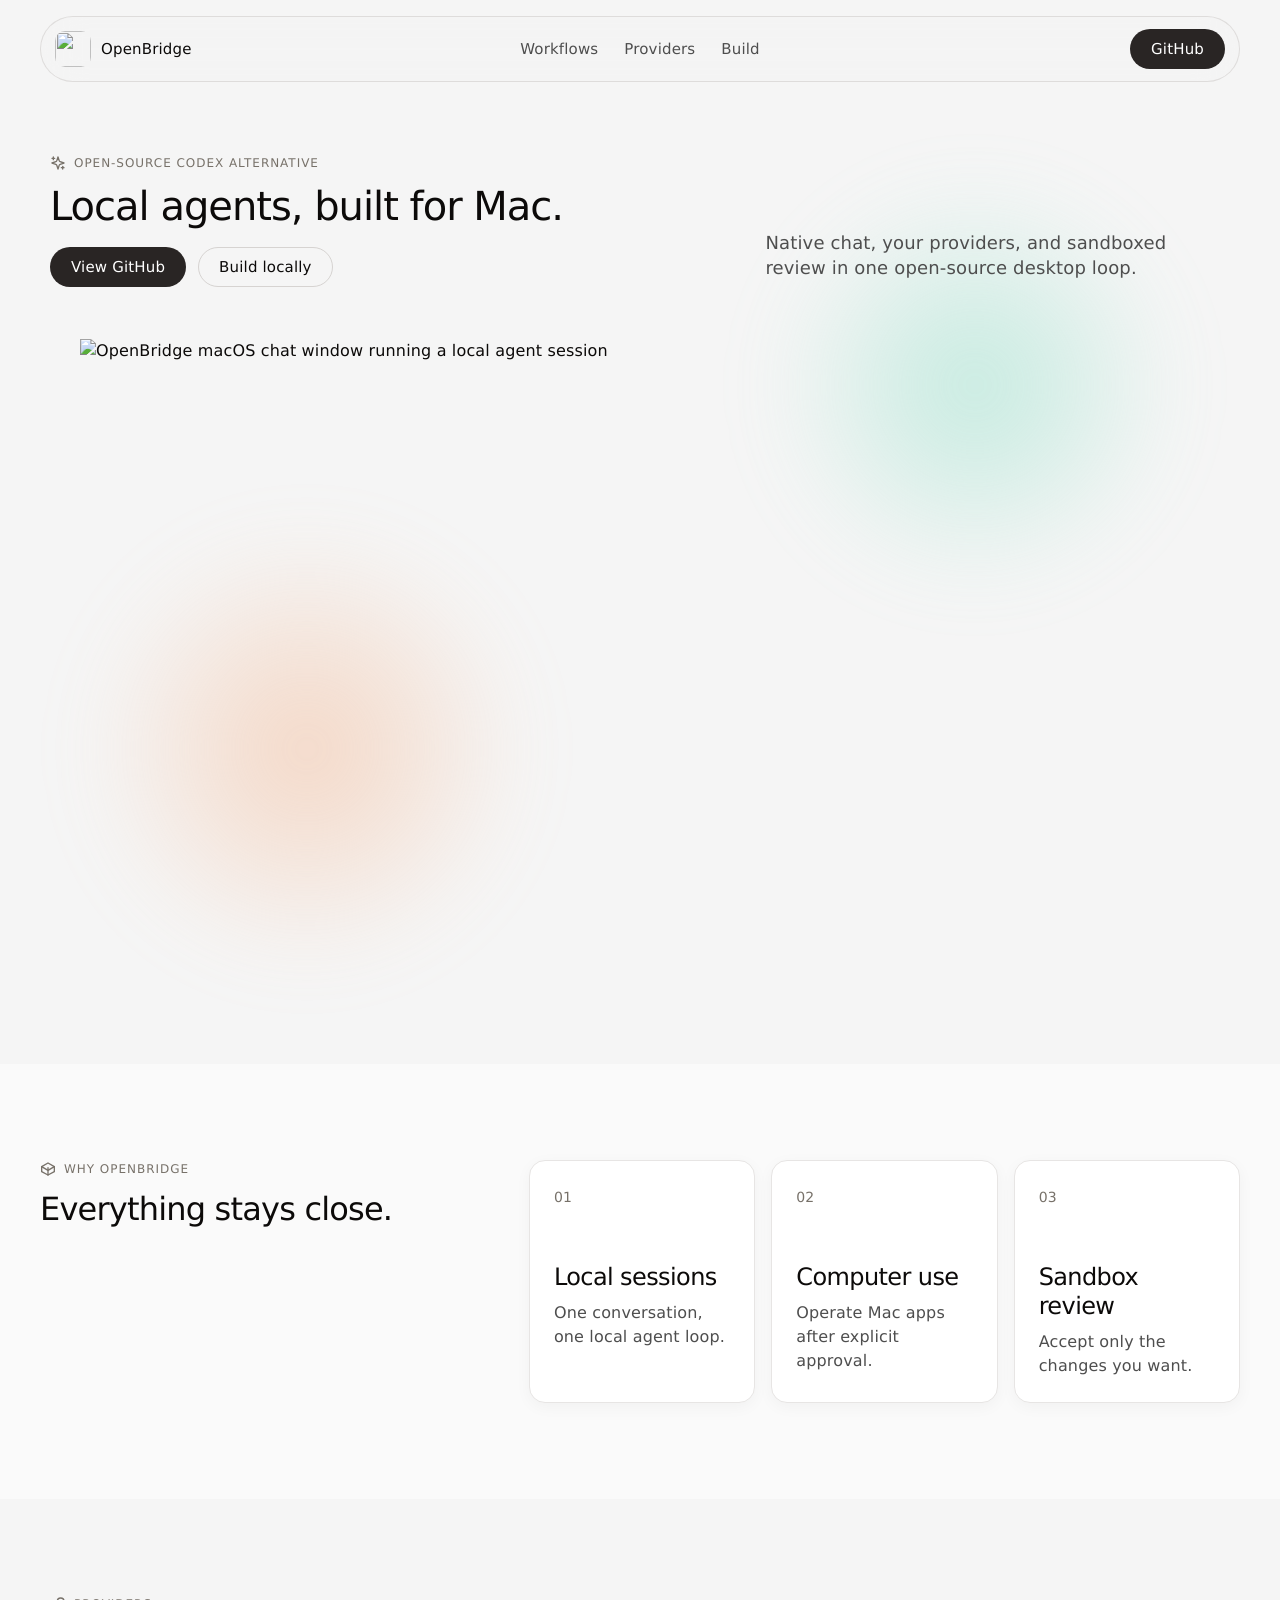
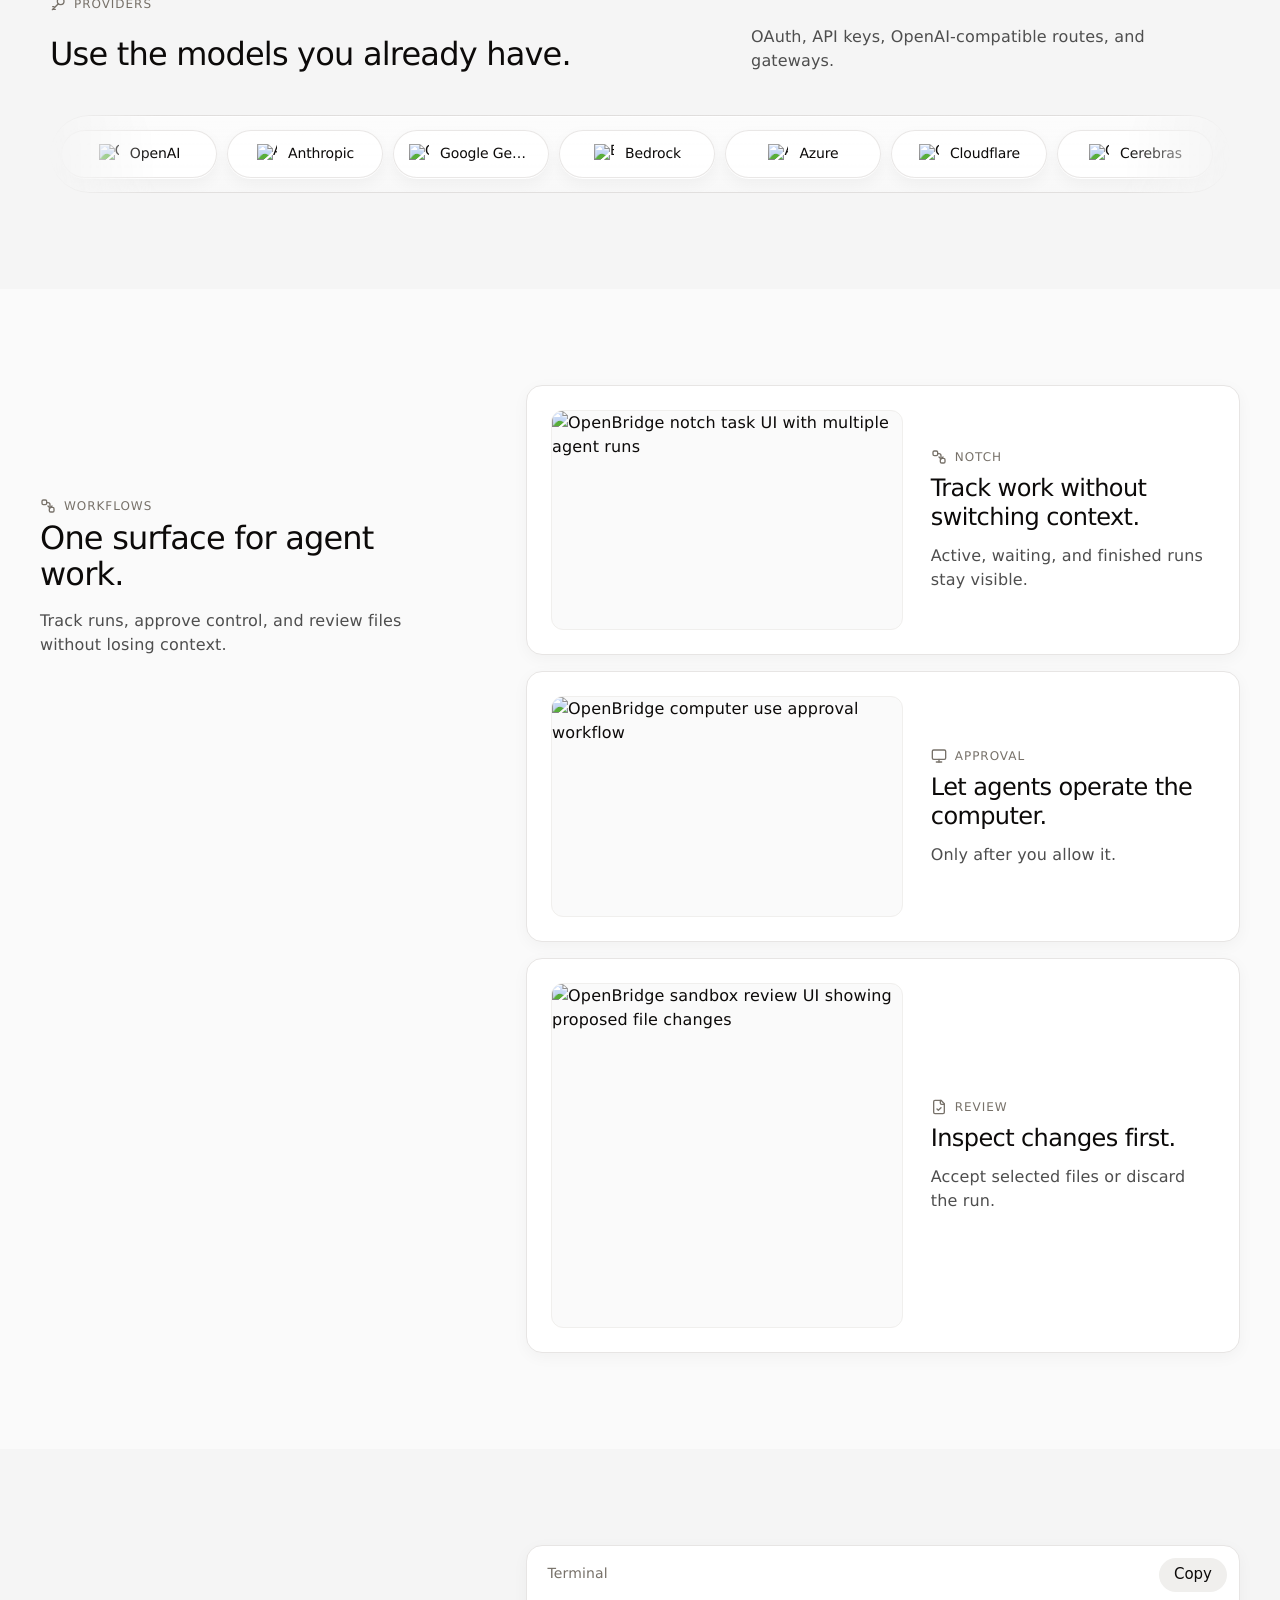
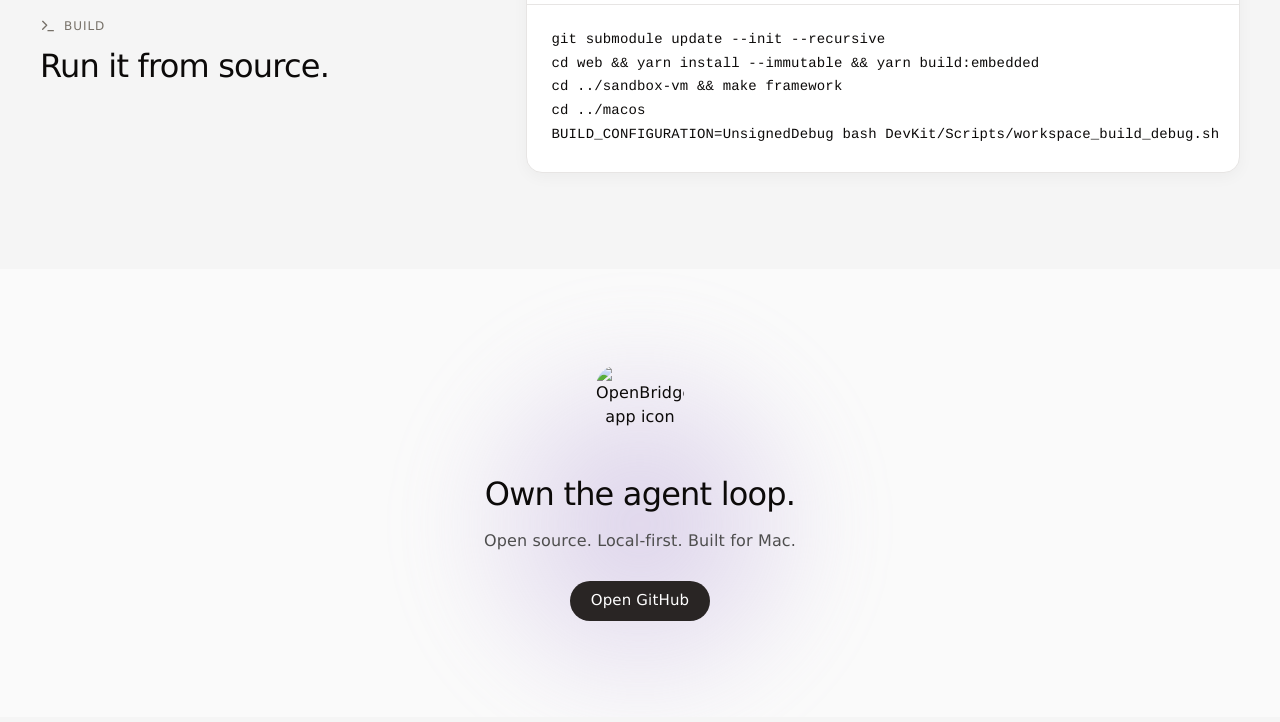
==== index.html @ dbe79356 "Inline lucide icons for consistent rendering Co-authored-by: zanwei.guo <40333372+zanwei@users.norep" ====
<!DOCTYPE html>
<html lang="en">
  <head>
    <meta charset="utf-8">
    <meta name="viewport" content="width=device-width, initial-scale=1">
    <title>OpenBridge — Open-source Codex alternative for Mac</title>
    <meta
      name="description"
      content="OpenBridge is a local-first macOS agent app with native chat, BYOK providers, and sandboxed review.">
    <meta name="theme-color" content="#f5f5f5">
    <meta
      property="og:title"
      content="OpenBridge — Open-source Codex alternative for Mac">
    <meta
      property="og:description"
      content="Native Mac agents. Your providers. Sandboxed review.">
    <meta property="og:type" content="website">
    <meta property="og:image" content="docs/assets/openbridge-demo.webp">
    <link
      rel="icon"
      type="image/png"
      href="docs/assets/openbridge-app-icon.png">
    <link
      rel="stylesheet"
      href="https://api.fontshare.com/v2/css?f%5B%5D=satoshi@300,400,500,600,700&amp;display=swap">
    <link rel="stylesheet" href="styles.css">
  </head>
  <body>
    <header class="top-nav" data-elevates>
      <a class="brand" href="#top" aria-label="OpenBridge home">
        <img
          src="docs/assets/openbridge-app-icon.png"
          alt=""
          width="36"
          height="36">
        <span>OpenBridge</span>
      </a>
      <nav aria-label="Primary navigation">
        <a href="#workflows">Workflows</a>
        <a href="#providers">Providers</a>
        <a href="#build">Build</a>
      </nav>
      <a
        class="button button-primary nav-button"
        href="https://github.com/AFK-surf/OpenBridge"
        target="_blank"
        rel="noreferrer"
        >GitHub</a
      >
    </header>

    <main id="top">
      <section class="hero-band section-shell">
        <div class="ambient ambient-mint" aria-hidden="true"></div>
        <div class="ambient ambient-peach" aria-hidden="true"></div>
        <div class="hero-copy">
          <div>
            <p class="badge-label">
              <svg class="lucide-icon" aria-hidden="true" viewBox="0 0 24 24">
                <path
                  d="m12 3-1.9 5.8a2 2 0 0 1-1.3 1.3L3 12l5.8 1.9a2 2 0 0 1 1.3 1.3L12 21l1.9-5.8a2 2 0 0 1 1.3-1.3L21 12l-5.8-1.9a2 2 0 0 1-1.3-1.3L12 3Z"
                ></path>
                <path d="M5 3v4"></path>
                <path d="M19 17v4"></path>
                <path d="M3 5h4"></path>
                <path d="M17 19h4"></path>
              </svg>
              Open-source Codex alternative
            </p>
            <h1>Local agents, built for Mac.</h1>
            <div class="button-row" role="group" aria-label="Primary actions">
              <a
                class="button button-primary"
                href="https://github.com/AFK-surf/OpenBridge"
                target="_blank"
                rel="noreferrer"
                >View GitHub</a
              >
              <a class="button button-outline" href="#build">Build locally</a>
            </div>
          </div>
          <p class="hero-lede">
            Native chat, your providers, and sandboxed review in one open-source
            desktop loop.
          </p>
        </div>
        <figure class="hero-media demo-media">
          <img
            src="docs/assets/openbridge-demo.webp"
            width="1280"
            height="719"
            alt="OpenBridge macOS chat window running a local agent session"
            fetchpriority="high">
        </figure>
      </section>

      <section class="section-shell editorial-grid" id="workflows">
        <div>
          <p class="badge-label">
            <svg class="lucide-icon" aria-hidden="true" viewBox="0 0 24 24">
              <path d="M2.5 8.5 12 3l9.5 5.5"></path>
              <path d="M12 21V10"></path>
              <path d="m2.5 8.5 9.5 5.5 9.5-5.5"></path>
              <path d="M2.5 8.5V16L12 21l9.5-5V8.5"></path>
            </svg>
            Why OpenBridge
          </p>
          <h2>Everything stays close.</h2>
        </div>
        <div class="feature-grid">
          <article class="feature-card">
            <span>01</span>
            <h3>Local sessions</h3>
            <p>One conversation, one local agent loop.</p>
          </article>
          <article class="feature-card">
            <span>02</span>
            <h3>Computer use</h3>
            <p>Operate Mac apps after explicit approval.</p>
          </article>
          <article class="feature-card">
            <span>03</span>
            <h3>Sandbox review</h3>
            <p>Accept only the changes you want.</p>
          </article>
        </div>
      </section>

      <section class="section-shell provider-section" id="providers">
        <div class="section-heading provider-heading">
          <p class="badge-label">
            <svg class="lucide-icon" aria-hidden="true" viewBox="0 0 24 24">
              <circle cx="16" cy="8" r="5"></circle>
              <path d="m12.5 11.5-9 9"></path>
              <path d="M4 20h4"></path>
              <path d="M4 16h2"></path>
            </svg>
            Providers
          </p>
          <h2>Use the models you already have.</h2>
          <p>OAuth, API keys, OpenAI-compatible routes, and gateways.</p>
        </div>
        <div class="logo-marquee">
          <div class="logo-track">
            <div class="logo-set">
              <div class="provider-logo">
                <span class="provider-icon-shell"
                  ><img
                    src="docs/assets/provider-logos/openai.png"
                    alt="OpenAI logo"
                    loading="lazy"></span
                ><span>OpenAI</span>
              </div>
              <div class="provider-logo">
                <span class="provider-icon-shell"
                  ><img
                    src="docs/assets/provider-logos/claude.png"
                    alt="Anthropic logo"
                    loading="lazy"></span
                ><span>Anthropic</span>
              </div>
              <div class="provider-logo">
                <span class="provider-icon-shell"
                  ><img
                    src="docs/assets/provider-logos/google.png"
                    alt="Google Gemini logo"
                    loading="lazy"></span
                ><span>Google Gemini</span>
              </div>
              <div class="provider-logo">
                <span class="provider-icon-shell"
                  ><img
                    src="docs/assets/provider-logos/amazonaws.svg"
                    alt="Bedrock logo"
                    loading="lazy"></span
                ><span>Bedrock</span>
              </div>
              <div class="provider-logo">
                <span class="provider-icon-shell"
                  ><img
                    src="docs/assets/provider-logos/microsoftazure.svg"
                    alt="Azure logo"
                    loading="lazy"></span
                ><span>Azure</span>
              </div>
              <div class="provider-logo">
                <span class="provider-icon-shell"
                  ><img
                    src="docs/assets/provider-logos/cloudflare.svg"
                    alt="Cloudflare logo"
                    loading="lazy"></span
                ><span>Cloudflare</span>
              </div>
              <div class="provider-logo">
                <span class="provider-icon-shell"
                  ><img
                    src="docs/assets/provider-logos/cerebras.png"
                    alt="Cerebras logo"
                    loading="lazy"></span
                ><span>Cerebras</span>
              </div>
            </div>
            <div class="logo-set" aria-hidden="true">
              <div class="provider-logo">
                <span class="provider-icon-shell"
                  ><img
                    src="docs/assets/provider-logos/openai.png"
                    alt=""
                    loading="lazy"></span
                ><span>OpenAI</span>
              </div>
              <div class="provider-logo">
                <span class="provider-icon-shell"
                  ><img
                    src="docs/assets/provider-logos/claude.png"
                    alt=""
                    loading="lazy"></span
                ><span>Anthropic</span>
              </div>
              <div class="provider-logo">
                <span class="provider-icon-shell"
                  ><img
                    src="docs/assets/provider-logos/google.png"
                    alt=""
                    loading="lazy"></span
                ><span>Google Gemini</span>
              </div>
              <div class="provider-logo">
                <span class="provider-icon-shell"
                  ><img
                    src="docs/assets/provider-logos/amazonaws.svg"
                    alt=""
                    loading="lazy"></span
                ><span>Bedrock</span>
              </div>
              <div class="provider-logo">
                <span class="provider-icon-shell"
                  ><img
                    src="docs/assets/provider-logos/microsoftazure.svg"
                    alt=""
                    loading="lazy"></span
                ><span>Azure</span>
              </div>
              <div class="provider-logo">
                <span class="provider-icon-shell"
                  ><img
                    src="docs/assets/provider-logos/cloudflare.svg"
                    alt=""
                    loading="lazy"></span
                ><span>Cloudflare</span>
              </div>
              <div class="provider-logo">
                <span class="provider-icon-shell"
                  ><img
                    src="docs/assets/provider-logos/cerebras.png"
                    alt=""
                    loading="lazy"></span
                ><span>Cerebras</span>
              </div>
            </div>
          </div>
        </div>
      </section>

      <section class="section-shell workflow-showcase">
        <div class="workflow-copy">
          <p class="badge-label">
            <svg class="lucide-icon" aria-hidden="true" viewBox="0 0 24 24">
              <rect width="7" height="7" x="3" y="3" rx="2"></rect>
              <rect width="7" height="7" x="14" y="14" rx="2"></rect>
              <path d="M10 7h2a3 3 0 0 1 3 3v4"></path>
              <path d="m12 12 3 3 3-3"></path>
            </svg>
            Workflows
          </p>
          <h2>One surface for agent work.</h2>
          <p>
            Track runs, approve control, and review files without losing
            context.
          </p>
        </div>
        <div class="workflow-cards">
          <article class="workflow-card">
            <figure class="workflow-card-media">
              <img
                src="docs/assets/notch-multitask.png"
                width="1597"
                height="1019"
                alt="OpenBridge notch task UI with multiple agent runs"
                loading="lazy">
            </figure>
            <div class="workflow-card-copy">
              <p class="workflow-kicker">
                <svg class="lucide-icon" aria-hidden="true" viewBox="0 0 24 24">
                  <rect width="7" height="7" x="3" y="3" rx="2"></rect>
                  <rect width="7" height="7" x="14" y="14" rx="2"></rect>
                  <path d="M10 7h2a3 3 0 0 1 3 3v4"></path>
                  <path d="m12 12 3 3 3-3"></path>
                </svg>
                Notch
              </p>
              <h3>Track work without switching context.</h3>
              <p>Active, waiting, and finished runs stay visible.</p>
            </div>
          </article>
          <article class="workflow-card">
            <figure class="workflow-card-media">
              <img
                src="docs/assets/computer-use.webp"
                width="960"
                height="553"
                alt="OpenBridge computer use approval workflow"
                loading="lazy">
            </figure>
            <div class="workflow-card-copy">
              <p class="workflow-kicker">
                <svg class="lucide-icon" aria-hidden="true" viewBox="0 0 24 24">
                  <rect width="20" height="14" x="2" y="3" rx="2"></rect>
                  <path d="M8 21h8"></path>
                  <path d="M12 17v4"></path>
                </svg>
                Approval
              </p>
              <h3>Let agents operate the computer.</h3>
              <p>Only after you allow it.</p>
            </div>
          </article>
          <article class="workflow-card workflow-card-review">
            <figure class="workflow-card-media">
              <img
                src="docs/assets/sandbox-review.png"
                width="977"
                height="1081"
                alt="OpenBridge sandbox review UI showing proposed file changes"
                loading="lazy">
            </figure>
            <div class="workflow-card-copy">
              <p class="workflow-kicker">
                <svg class="lucide-icon" aria-hidden="true" viewBox="0 0 24 24">
                  <path
                    d="M15 2H6a2 2 0 0 0-2 2v16a2 2 0 0 0 2 2h12a2 2 0 0 0 2-2V7Z"
                  ></path>
                  <path d="M14 2v4a2 2 0 0 0 2 2h4"></path>
                  <path d="m9 15 2 2 4-4"></path>
                </svg>
                Review
              </p>
              <h3>Inspect changes first.</h3>
              <p>Accept selected files or discard the run.</p>
            </div>
          </article>
        </div>
      </section>

      <section class="section-shell build-section" id="build">
        <div>
          <p class="badge-label">
            <svg class="lucide-icon" aria-hidden="true" viewBox="0 0 24 24">
              <path d="m4 17 6-6-6-6"></path>
              <path d="M12 19h8"></path>
            </svg>
            Build
          </p>
          <h2>Run it from source.</h2>
        </div>
        <div class="code-card">
          <div class="code-toolbar">
            <span>Terminal</span>
            <button
              class="copy-button"
              type="button"
              data-copy-target="quickstart-code"
            >
              Copy
            </button>
          </div>
          <pre
            id="quickstart-code"
          ><code>git submodule update --init --recursive
cd web &amp;&amp; yarn install --immutable &amp;&amp; yarn build:embedded
cd ../sandbox-vm &amp;&amp; make framework
cd ../macos
BUILD_CONFIGURATION=UnsignedDebug bash DevKit/Scripts/workspace_build_debug.sh</code></pre>
        </div>
      </section>

      <section class="final-cta section-shell">
        <div class="ambient ambient-lavender" aria-hidden="true"></div>
        <img
          src="docs/assets/openbridge-app-icon.png"
          width="88"
          height="88"
          alt="OpenBridge app icon"
          loading="lazy">
        <h2>Own the agent loop.</h2>
        <p>Open source. Local-first. Built for Mac.</p>
        <a
          class="button button-primary"
          href="https://github.com/AFK-surf/OpenBridge"
          target="_blank"
          rel="noreferrer"
          >Open GitHub</a
        >
      </section>
    </main>

    <script src="site.js" defer></script>
  </body>
</html>
---- styles.css ----
:root {
  color-scheme: light;
  --primary: #292524;
  --primary-active: #0c0a09;
  --ink: #0c0a09;
  --body: #4e4e4e;
  --muted: #777169;
  --muted-soft: #a8a29e;
  --hairline: #e7e5e4;
  --hairline-soft: #f0efed;
  --hairline-strong: #d6d3d1;
  --canvas: #f5f5f5;
  --canvas-soft: #fafafa;
  --surface-card: #ffffff;
  --surface-strong: #f0efed;
  --on-primary: #ffffff;
  --gradient-mint: #a7e5d3;
  --gradient-peach: #f4c5a8;
  --gradient-lavender: #c8b8e0;
  --gradient-sky: #a8c8e8;
  --gradient-rose: #e8b8c4;
  --radius-xl: 16px;
  --radius-xxl: 24px;
  --container: min(1200px, calc(100vw - 48px));
  --section: 96px;
  --soft-shadow: 0 4px 16px rgba(0, 0, 0, 0.04);
}

* {
  box-sizing: border-box;
}

html {
  scroll-behavior: smooth;
}

body {
  min-width: 320px;
  margin: 0;
  background: var(--canvas);
  color: var(--ink);
  font-family:
    "Satoshi",
    Inter,
    ui-sans-serif,
    system-ui,
    -apple-system,
    BlinkMacSystemFont,
    "Segoe UI",
    sans-serif;
  font-size: 16px;
  line-height: 1.5;
  letter-spacing: 0.16px;
  font-weight: 500;
  text-rendering: geometricPrecision;
  -webkit-font-smoothing: antialiased;
}

a {
  color: inherit;
  text-decoration: none;
}

img {
  display: block;
  max-width: 100%;
}

button,
a {
  -webkit-tap-highlight-color: transparent;
}

button:focus-visible,
a:focus-visible {
  outline: 2px solid var(--ink);
  outline-offset: 4px;
}

.top-nav {
  position: fixed;
  top: 16px;
  left: 50%;
  z-index: 30;
  display: grid;
  width: var(--container);
  min-height: 64px;
  grid-template-columns: 1fr auto 1fr;
  align-items: center;
  gap: 20px;
  padding: 12px 14px;
  border: 1px solid rgba(214, 211, 209, 0.72);
  border-radius: 999px;
  background: rgba(245, 245, 245, 0.82);
  backdrop-filter: saturate(160%) blur(20px);
  transform: translateX(-50%);
}

.top-nav.is-scrolled {
  background: rgba(245, 245, 245, 0.94);
}

.brand,
.top-nav nav,
.button,
.copy-button {
  cursor: pointer;
}

.brand {
  display: inline-flex;
  width: max-content;
  align-items: center;
  gap: 10px;
  color: var(--ink);
  font-size: 15px;
  font-weight: 500;
}

.brand img {
  border-radius: 10px;
}

.top-nav nav {
  display: flex;
  align-items: center;
  gap: 26px;
  color: var(--body);
  font-size: 15px;
  font-weight: 500;
}

.top-nav nav a:hover {
  color: var(--ink);
}

.button,
.copy-button {
  display: inline-flex;
  min-height: 40px;
  align-items: center;
  justify-content: center;
  border: 1px solid transparent;
  border-radius: 999px;
  padding: 0 20px;
  font-family: inherit;
  font-size: 15px;
  font-weight: 500;
  line-height: 1;
  transition:
    background-color 160ms ease,
    border-color 160ms ease,
    transform 160ms ease;
}

.button:active,
.copy-button:active {
  transform: scale(0.96);
}

.button-primary {
  background: var(--primary);
  color: var(--on-primary);
}

.button-primary:hover {
  background: var(--primary-active);
}

.button-outline {
  border-color: var(--hairline-strong);
  background: transparent;
  color: var(--ink);
}

.button-outline:hover {
  border-color: var(--primary);
}

.nav-button {
  justify-self: end;
}

.section-shell {
  position: relative;
  width: 100%;
  padding: var(--section) max(24px, calc((100vw - 1200px) / 2));
  overflow: hidden;
}

.hero-band {
  display: flex;
  min-height: auto;
  flex-direction: column;
  align-items: stretch;
  gap: 52px;
  padding-top: 154px;
}

.hero-copy,
.section-heading,
.editorial-grid > div,
.build-section > div,
.final-cta > * {
  position: relative;
  z-index: 1;
}

.hero-copy {
  display: grid;
  width: min(1180px, 100%);
  grid-template-columns: minmax(0, 0.95fr) minmax(300px, 0.72fr);
  gap: clamp(32px, 8vw, 120px);
  align-items: end;
  margin: 0 auto;
}

.badge-label {
  display: inline-flex;
  align-items: center;
  gap: 8px;
  margin: 0 0 14px;
  color: var(--muted);
  font-size: 12px;
  font-weight: 500;
  letter-spacing: 0.96px;
  text-transform: uppercase;
}

.lucide-icon {
  display: block;
  width: 16px;
  height: 16px;
  flex: 0 0 16px;
  fill: none;
  overflow: visible;
  stroke: currentColor;
  stroke-linecap: round;
  stroke-linejoin: round;
  stroke-width: 2;
}

h1,
h2,
h3,
h4,
p {
  margin-top: 0;
}

h1,
h2,
h3,
h4 {
  color: var(--ink);
  font-weight: 500;
  letter-spacing: -0.025em;
}

h1 {
  max-width: 720px;
  margin-bottom: 18px;
  font-size: 40px;
  line-height: 1.08;
}

h2 {
  margin-bottom: 16px;
  font-size: 32px;
  line-height: 1.12;
}

h3 {
  margin-bottom: 9px;
  font-size: 24px;
  line-height: 1.2;
}

h4 {
  margin-bottom: 8px;
  font-size: 20px;
  line-height: 1.25;
}

p {
  color: var(--body);
}

.hero-lede {
  max-width: 520px;
  margin: 0 0 6px;
  color: var(--body);
  font-size: 18px;
  line-height: 1.4;
}

.button-row {
  display: flex;
  flex-wrap: wrap;
  justify-content: flex-start;
  gap: 12px;
}

.ambient {
  position: absolute;
  z-index: 0;
  pointer-events: none;
  border-radius: 999px;
  filter: blur(36px);
  opacity: 0.62;
}

.ambient-mint {
  top: 16%;
  right: 7%;
  width: 430px;
  height: 430px;
  background: radial-gradient(circle, var(--gradient-mint), transparent 68%);
}

.ambient-peach {
  bottom: 8%;
  left: 6%;
  width: 460px;
  height: 460px;
  background: radial-gradient(circle, var(--gradient-peach), transparent 68%);
}

.ambient-lavender {
  top: 10%;
  left: 50%;
  width: 420px;
  height: 420px;
  background: radial-gradient(
    circle,
    var(--gradient-lavender),
    transparent 70%
  );
  transform: translateX(-50%);
}

.media-frame {
  position: relative;
  z-index: 1;
  margin: 0;
  overflow: hidden;
  border: 1px solid var(--hairline);
  border-radius: var(--radius-xxl);
  background: var(--surface-card);
  box-shadow: var(--soft-shadow);
}

.media-frame img {
  width: 100%;
  height: 100%;
  object-fit: contain;
}

.hero-media {
  width: min(1120px, 100%);
  margin: 0 auto;
}

.demo-media {
  position: relative;
  z-index: 1;
  overflow: visible;
  border: 0;
  border-radius: 0;
  background: transparent;
  box-shadow: none;
}

.demo-media img {
  width: 100%;
  height: auto;
  object-fit: contain;
}

.editorial-grid {
  display: grid;
  grid-template-columns: minmax(280px, 0.62fr) minmax(0, 1fr);
  gap: 48px;
  align-items: start;
  background: var(--canvas-soft);
}

.feature-grid {
  display: grid;
  grid-template-columns: repeat(3, 1fr);
  gap: 16px;
}

.feature-card,
.code-card {
  border: 1px solid var(--hairline);
  border-radius: var(--radius-xl);
  background: var(--surface-card);
  box-shadow: var(--soft-shadow);
}

.feature-card {
  min-height: 210px;
  padding: 24px;
}

.feature-card span {
  display: inline-flex;
  margin-bottom: 54px;
  color: var(--muted);
  font-size: 14px;
}

.feature-card p,
.section-heading p,
.final-cta p {
  margin-bottom: 0;
}

.provider-section {
  background: var(--canvas);
}

.provider-heading {
  display: grid;
  width: min(1180px, 100%);
  grid-template-columns: minmax(0, 0.9fr) minmax(280px, 0.72fr);
  gap: 12px clamp(32px, 8vw, 118px);
  align-items: end;
  margin: 0 auto 42px;
}

.provider-heading .badge-label {
  grid-column: 1 / -1;
}

.provider-heading h2,
.provider-heading p {
  margin-bottom: 0;
}

.logo-marquee {
  position: relative;
  width: min(1180px, 100%);
  margin: 0 auto;
  overflow: hidden;
  border: 1px solid rgba(214, 211, 209, 0.72);
  border-radius: 999px;
  background: linear-gradient(
    180deg,
    rgba(255, 255, 255, 0.72),
    rgba(250, 250, 250, 0.54)
  );
  padding: 14px 0;
  box-shadow:
    inset 0 1px 0 rgba(255, 255, 255, 0.86),
    0 10px 30px rgba(12, 10, 9, 0.045);
  -webkit-mask-image: linear-gradient(
    90deg,
    transparent,
    #000 9%,
    #000 91%,
    transparent
  );
  mask-image: linear-gradient(
    90deg,
    transparent,
    #000 9%,
    #000 91%,
    transparent
  );
}

.logo-track {
  --logo-gap: 10px;
  display: flex;
  width: max-content;
  gap: var(--logo-gap);
  padding: 0 var(--logo-gap);
  animation: logo-marquee 32s linear infinite;
  will-change: transform;
}

.logo-set {
  display: flex;
  flex: 0 0 auto;
  gap: var(--logo-gap);
}

.provider-logo {
  display: inline-flex;
  width: 156px;
  height: 48px;
  flex: 0 0 156px;
  align-items: center;
  justify-content: center;
  gap: 10px;
  border: 1px solid rgba(231, 229, 228, 0.9);
  border-radius: 999px;
  background: rgba(255, 255, 255, 0.86);
  color: var(--ink);
  font-size: 14px;
  line-height: 1;
  letter-spacing: -0.01em;
  white-space: nowrap;
  padding: 0 14px;
  box-shadow:
    0 1px 0 rgba(255, 255, 255, 0.92),
    0 6px 16px rgba(12, 10, 9, 0.045);
}

.provider-logo > span:last-child {
  min-width: 0;
  overflow: hidden;
  text-overflow: ellipsis;
}

.provider-icon-shell {
  display: inline-flex;
  width: 22px;
  height: 22px;
  flex: 0 0 22px;
  align-items: center;
  justify-content: center;
  border-radius: 50%;
  background: transparent;
}

.provider-icon-shell img {
  width: 20px;
  height: 20px;
  object-fit: contain;
}

@keyframes logo-marquee {
  to {
    transform: translateX(calc(-50% - (var(--logo-gap) / 2)));
  }
}

.centered {
  max-width: 720px;
  margin: 0 auto 48px;
  text-align: center;
}

.provider-frame {
  width: min(760px, 100%);
  margin: 0 auto;
  aspect-ratio: 1.15;
}

.workflow-showcase {
  display: grid;
  grid-template-columns: minmax(280px, 0.58fr) minmax(0, 1fr);
  gap: clamp(32px, 6vw, 72px);
  align-items: start;
  background: var(--canvas-soft);
}

.workflow-copy {
  position: sticky;
  top: 112px;
  z-index: 1;
}

.workflow-copy > p {
  max-width: 460px;
  margin-bottom: 0;
}

.workflow-cards {
  display: grid;
  gap: 16px;
}

.workflow-card {
  display: grid;
  grid-template-columns: minmax(220px, 0.92fr) minmax(220px, 0.78fr);
  gap: 14px;
  align-items: center;
  min-height: 234px;
  padding: 24px;
  border: 1px solid var(--hairline);
  border-radius: var(--radius-xl);
  background: var(--surface-card);
  box-shadow: var(--soft-shadow);
}

.workflow-card-media {
  align-self: center;
  height: fit-content;
  margin: 0;
  overflow: hidden;
  border: 1px solid var(--hairline-soft);
  border-radius: calc(var(--radius-xl) - 4px);
  background: var(--canvas-soft);
}

.workflow-card-media img {
  width: 100%;
  height: auto;
  aspect-ratio: 16 / 10;
  object-fit: contain;
}

.workflow-card-review .workflow-card-media img {
  aspect-ratio: 1.02;
}

.workflow-card-copy {
  padding: 8px 8px 8px 14px;
}

.workflow-kicker {
  display: inline-flex;
  align-items: center;
  gap: 8px;
  margin-bottom: 8px;
  color: var(--muted);
  font-size: 12px;
  letter-spacing: 0.96px;
  text-transform: uppercase;
}

.workflow-card-copy h3 {
  max-width: 340px;
  margin-bottom: 12px;
}

.workflow-card-copy p:last-child {
  max-width: 320px;
  margin-bottom: 0;
}

.build-section {
  display: grid;
  grid-template-columns: minmax(260px, 0.62fr) minmax(0, 1fr);
  gap: 44px;
  align-items: center;
  background: var(--canvas);
}

.code-card {
  overflow: hidden;
}

.code-toolbar {
  display: flex;
  align-items: center;
  justify-content: space-between;
  gap: 16px;
  padding: 12px 12px 12px 20px;
  border-bottom: 1px solid var(--hairline);
  color: var(--muted);
  font-size: 14px;
}

.copy-button {
  min-height: 34px;
  padding: 0 14px;
  background: var(--surface-strong);
  color: var(--ink);
}

pre {
  margin: 0;
  padding: 24px;
  overflow-x: auto;
  color: var(--ink);
  font-family: "SFMono-Regular", Consolas, "Liberation Mono", Menlo, monospace;
  font-size: 14px;
  line-height: 1.7;
}

.final-cta {
  display: grid;
  justify-items: center;
  text-align: center;
  background: var(--canvas-soft);
}

.final-cta img {
  position: relative;
  z-index: 1;
  margin-bottom: 24px;
  border-radius: 22px;
}

.final-cta p {
  margin-bottom: 28px;
}

@media (max-width: 980px) {
  :root {
    --container: min(100vw - 28px, 760px);
  }

  .top-nav {
    grid-template-columns: 1fr auto;
  }

  .top-nav nav {
    display: none;
  }

  .hero-band,
  .hero-copy,
  .editorial-grid,
  .provider-heading,
  .build-section {
    grid-template-columns: 1fr;
  }

  .hero-copy,
  .provider-heading {
    text-align: center;
  }

  .hero-lede {
    margin: 0 auto;
  }

  .button-row {
    justify-content: center;
  }

  .feature-grid {
    grid-template-columns: 1fr;
  }
}

@media (max-width: 640px) {
  :root {
    --container: min(100vw - 24px, 520px);
    --section: 72px;
  }

  .top-nav {
    top: 10px;
    min-height: 56px;
  }

  .brand span {
    display: none;
  }

  .nav-button {
    min-height: 40px;
  }

  .section-shell {
    padding-inline: 18px;
  }

  .hero-band {
    min-height: auto;
    padding-top: 120px;
  }

  h1 {
    font-size: 40px;
  }

  h2 {
    font-size: 32px;
  }

  h3 {
    font-size: 24px;
  }

  h4 {
    font-size: 20px;
  }

  .hero-lede {
    font-size: 17px;
  }

  .button-row,
  .button-row .button {
    width: 100%;
  }

  .logo-marquee {
    padding: 12px 0;
  }

  .logo-track {
    --logo-gap: 8px;
  }

  .provider-logo {
    width: 148px;
    height: 46px;
    flex-basis: 148px;
    font-size: 13px;
    padding: 0 12px;
  }

  .provider-icon-shell {
    width: 22px;
    height: 22px;
    flex-basis: 22px;
  }

  .feature-card {
    min-height: 156px;
  }

  .feature-card span {
    margin-bottom: 34px;
  }

  pre {
    font-size: 12px;
  }

  .ambient {
    filter: blur(28px);
    opacity: 0.54;
  }

  .ambient-mint {
    top: 18%;
    right: -45%;
    width: 320px;
    height: 320px;
  }

  .ambient-peach {
    bottom: 30%;
    left: -48%;
    width: 340px;
    height: 340px;
  }
}

@media (max-width: 980px) {
  .workflow-showcase {
    grid-template-columns: 1fr;
  }

  .workflow-copy {
    position: relative;
    top: auto;
  }
}

@media (max-width: 640px) {
  .workflow-card {
    grid-template-columns: 1fr;
    min-height: 0;
    padding: 18px;
  }

  .workflow-card-copy {
    padding: 4px 0 0;
  }
}

@media (prefers-reduced-motion: reduce) {
  *,
  *::before,
  *::after {
    scroll-behavior: auto !important;
    transition-duration: 0.01ms !important;
    animation-duration: 0.01ms !important;
    animation-iteration-count: 1 !important;
  }

  .logo-track {
    animation: none !important;
    transform: none !important;
  }
}
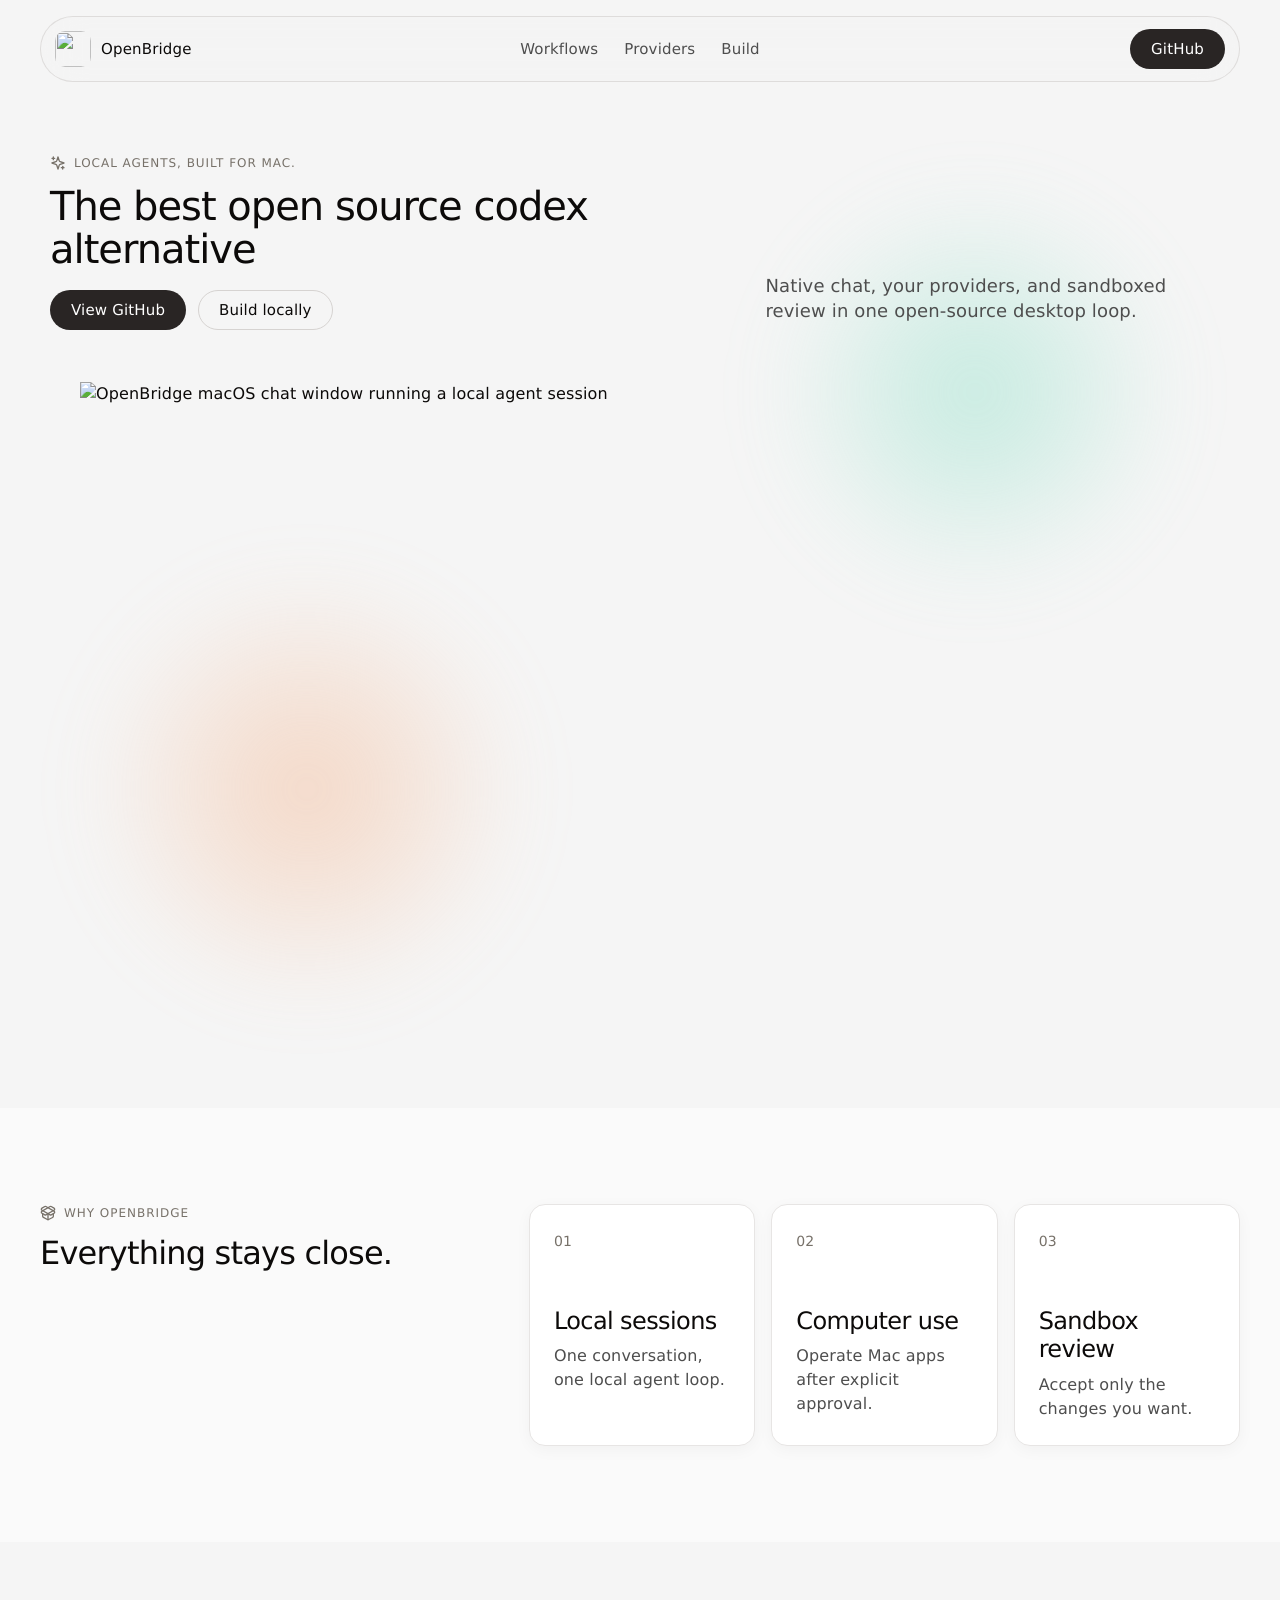
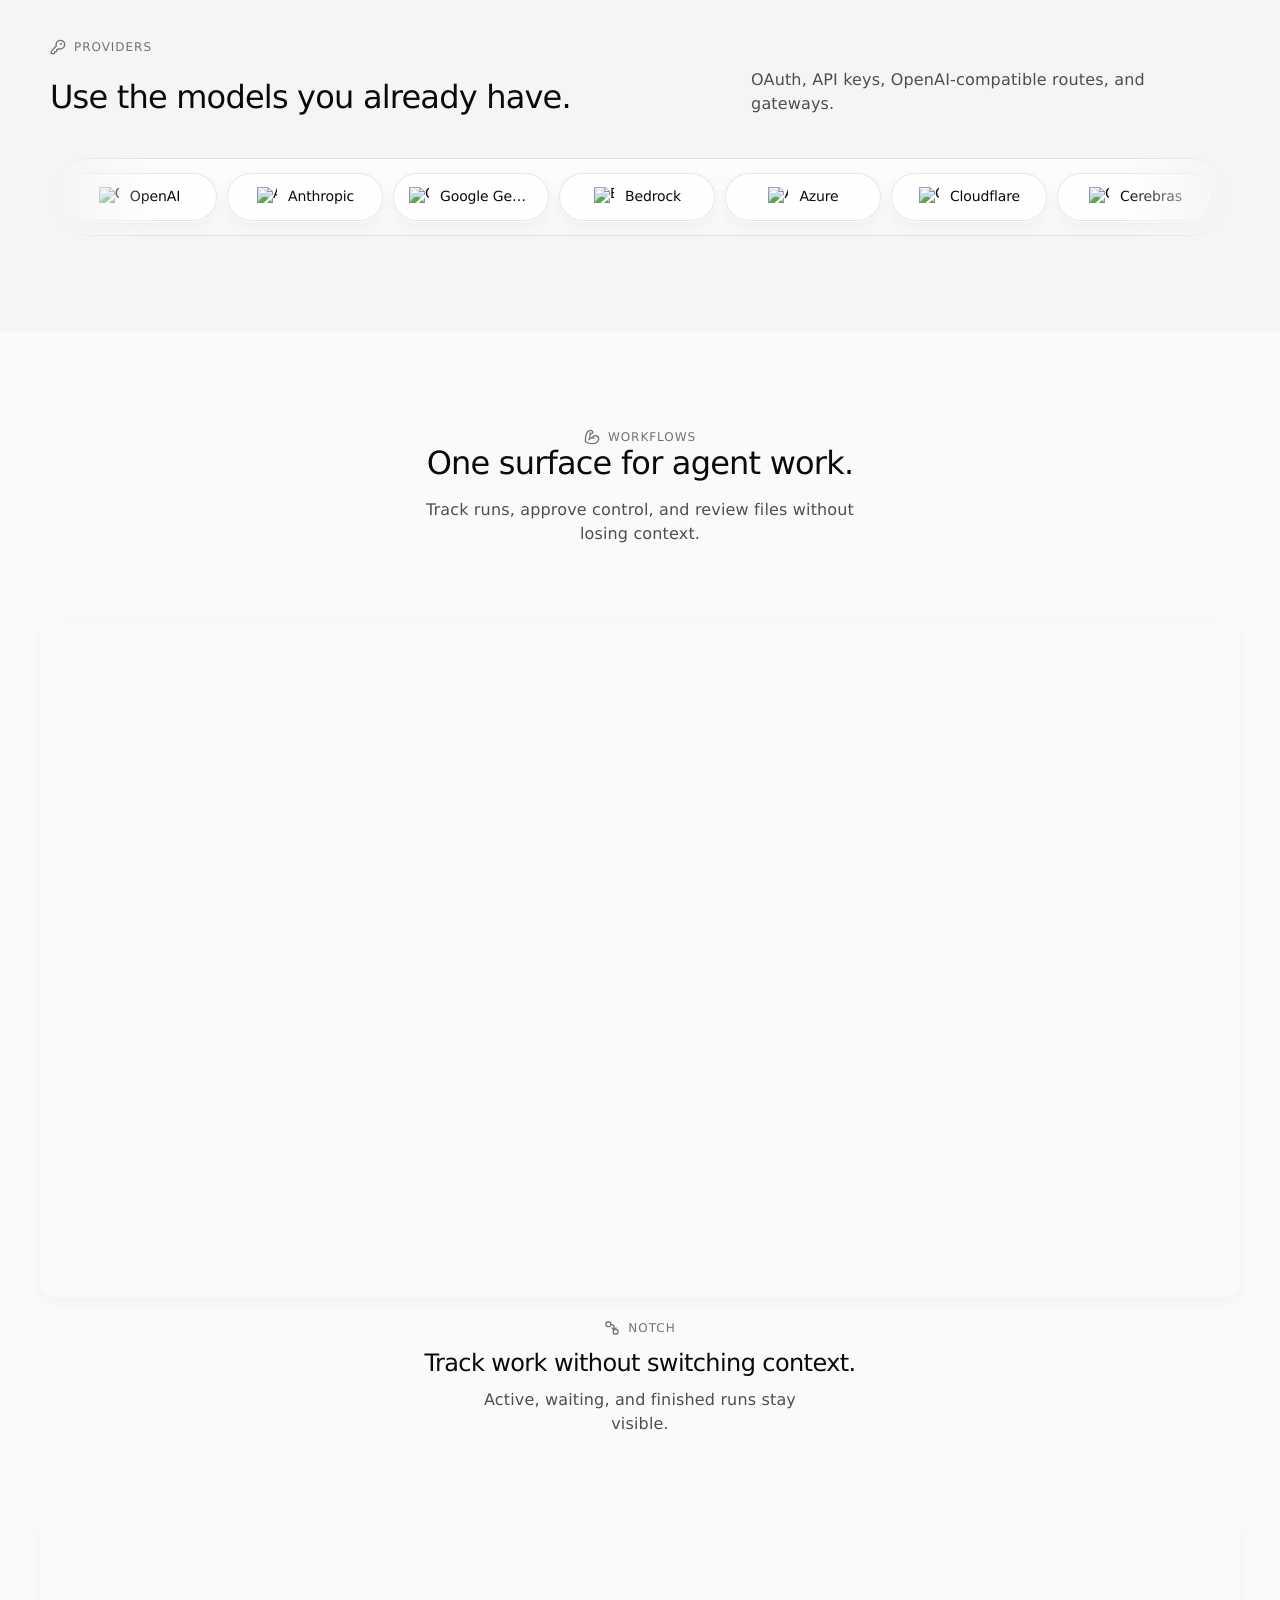
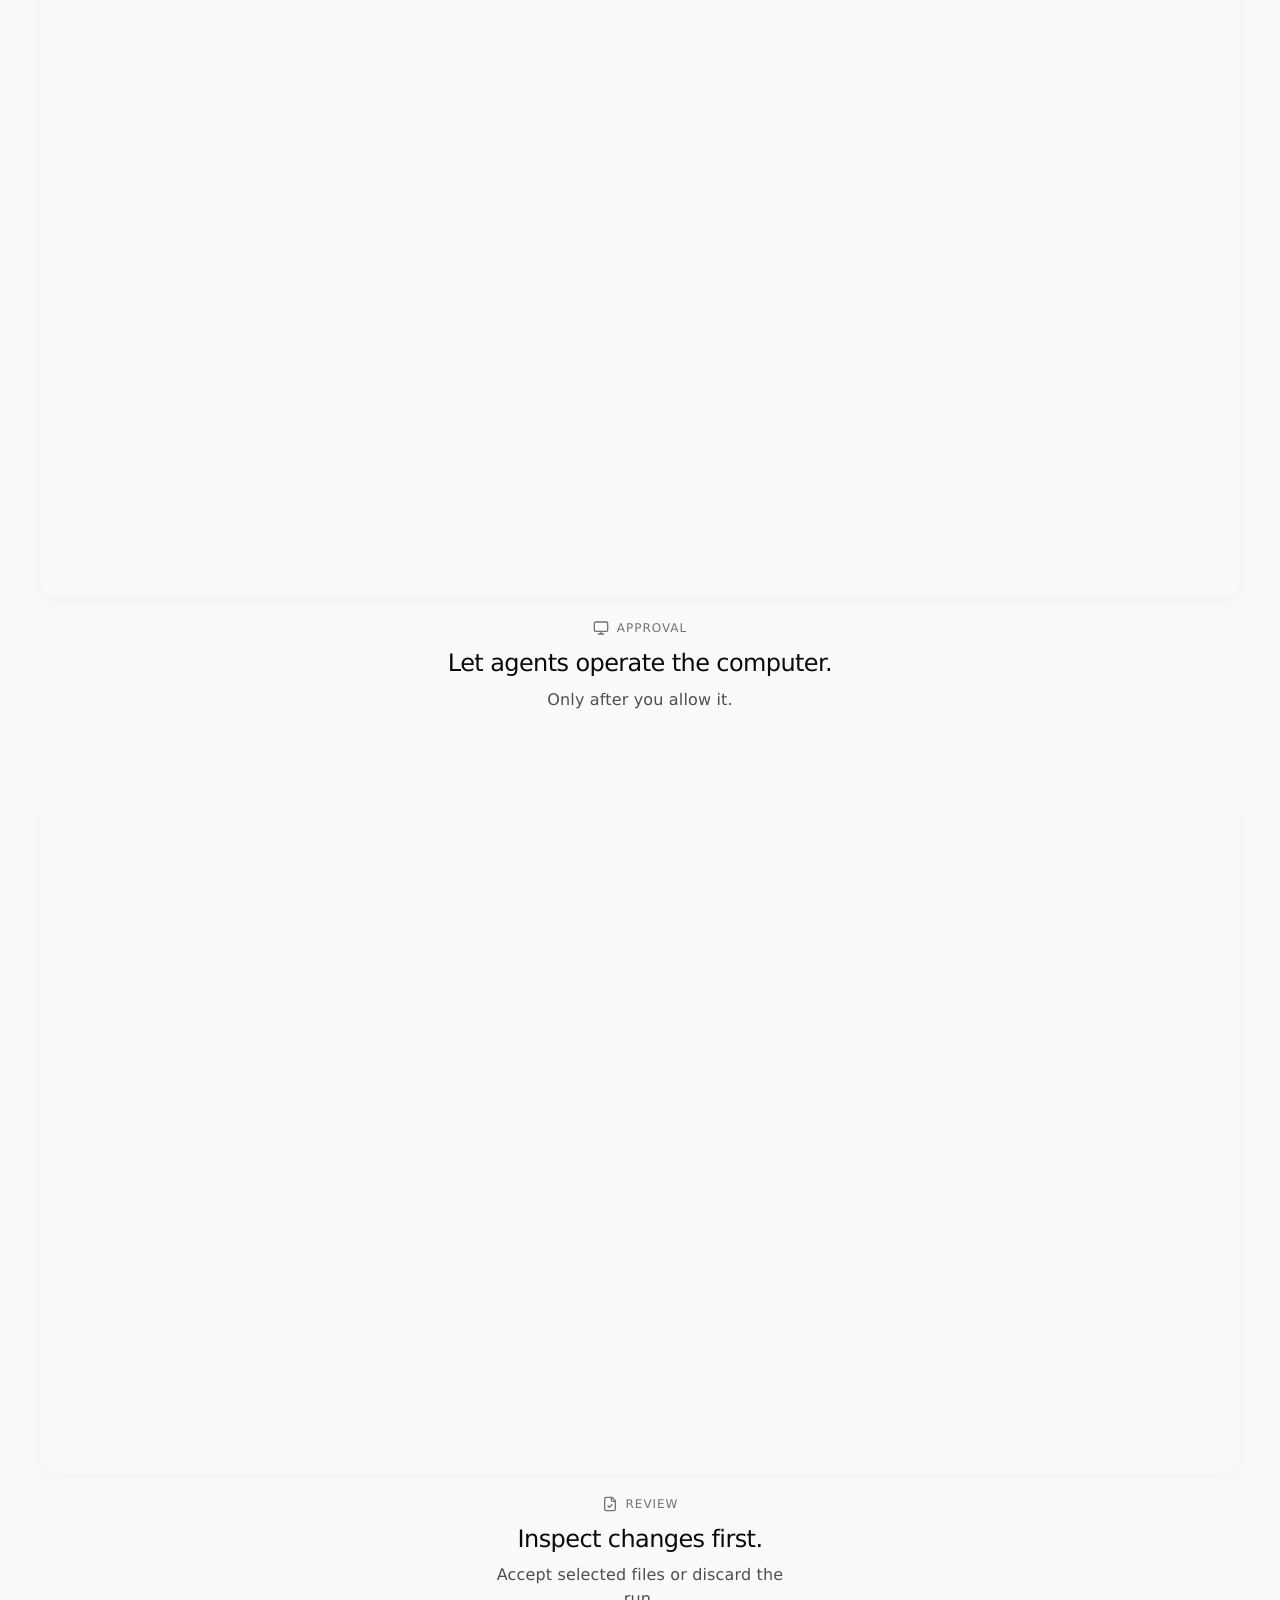
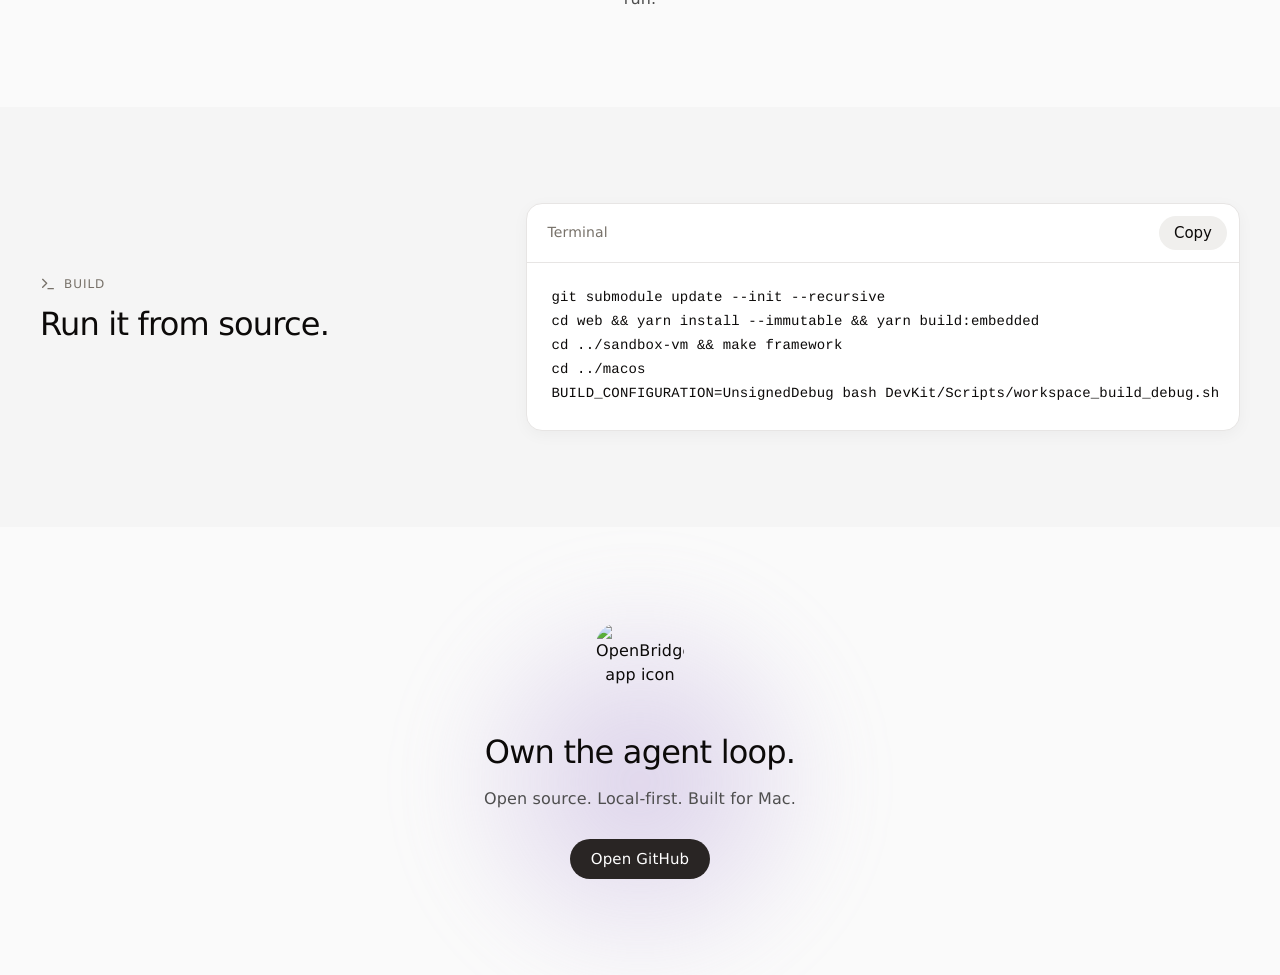
==== commit beb4e219: "Revert "Update OpenBridge section headline" This reverts commit ccb19cefc2b4bce47ed06fa5d0c537b16910" ====
--- a/index.html
+++ b/index.html
@@ -3,14 +3,14 @@
   <head>
     <meta charset="utf-8">
     <meta name="viewport" content="width=device-width, initial-scale=1">
-    <title>OpenBridge — Open-source Codex alternative for Mac</title>
+    <title>The best open source codex alternative</title>
     <meta
       name="description"
       content="OpenBridge is a local-first macOS agent app with native chat, BYOK providers, and sandboxed review.">
     <meta name="theme-color" content="#f5f5f5">
     <meta
       property="og:title"
-      content="OpenBridge — Open-source Codex alternative for Mac">
+      content="The best open source codex alternative">
     <meta
       property="og:description"
       content="Native Mac agents. Your providers. Sandboxed review.">
@@ -65,9 +65,9 @@
                 <path d="M3 5h4"></path>
                 <path d="M17 19h4"></path>
               </svg>
-              Open-source Codex alternative
+              Local agents, built for Mac.
             </p>
-            <h1>Local agents, built for Mac.</h1>
+            <h1>The best open source codex alternative</h1>
             <div class="button-row" role="group" aria-label="Primary actions">
               <a
                 class="button button-primary"
@@ -98,10 +98,16 @@
         <div>
           <p class="badge-label">
             <svg class="lucide-icon" aria-hidden="true" viewBox="0 0 24 24">
-              <path d="M2.5 8.5 12 3l9.5 5.5"></path>
-              <path d="M12 21V10"></path>
-              <path d="m2.5 8.5 9.5 5.5 9.5-5.5"></path>
-              <path d="M2.5 8.5V16L12 21l9.5-5V8.5"></path>
+              <path d="M12 22v-9"></path>
+              <path
+                d="M15.17 2.21a1.67 1.67 0 0 1 1.63 0L21 4.57a1.93 1.93 0 0 1 0 3.36L8.82 14.79a1.655 1.655 0 0 1-1.64 0L3 12.43a1.93 1.93 0 0 1 0-3.36z"
+              ></path>
+              <path
+                d="M20 13v3.87a2.06 2.06 0 0 1-1.11 1.83l-6 3.08a1.93 1.93 0 0 1-1.78 0l-6-3.08A2.06 2.06 0 0 1 4 16.87V13"
+              ></path>
+              <path
+                d="M21 12.43a1.93 1.93 0 0 0 0-3.36L8.83 2.2a1.64 1.64 0 0 0-1.63 0L3 4.57a1.93 1.93 0 0 0 0 3.36l12.18 6.86a1.636 1.636 0 0 0 1.63 0z"
+              ></path>
             </svg>
             Why OpenBridge
           </p>
@@ -130,10 +136,10 @@
         <div class="section-heading provider-heading">
           <p class="badge-label">
             <svg class="lucide-icon" aria-hidden="true" viewBox="0 0 24 24">
-              <circle cx="16" cy="8" r="5"></circle>
-              <path d="m12.5 11.5-9 9"></path>
-              <path d="M4 20h4"></path>
-              <path d="M4 16h2"></path>
+              <path
+                d="M2.586 17.414A2 2 0 0 0 2 18.828V21a1 1 0 0 0 1 1h3a1 1 0 0 0 1-1v-1a1 1 0 0 1 1-1h1a1 1 0 0 0 1-1v-1a1 1 0 0 1 1-1h.172a2 2 0 0 0 1.414-.586l.814-.814a6.5 6.5 0 1 0-4-4z"
+              ></path>
+              <circle cx="16.5" cy="7.5" r=".5" fill="currentColor"></circle>
             </svg>
             Providers
           </p>
@@ -266,10 +272,11 @@
         <div class="workflow-copy">
           <p class="badge-label">
             <svg class="lucide-icon" aria-hidden="true" viewBox="0 0 24 24">
-              <rect width="7" height="7" x="3" y="3" rx="2"></rect>
-              <rect width="7" height="7" x="14" y="14" rx="2"></rect>
-              <path d="M10 7h2a3 3 0 0 1 3 3v4"></path>
-              <path d="m12 12 3 3 3-3"></path>
+              <path
+                d="M12.409 13.017A5 5 0 0 1 22 15c0 3.866-4 7-9 7-4.077 0-8.153-.82-10.371-2.462-.426-.316-.631-.832-.62-1.362C2.118 12.723 2.627 2 10 2a3 3 0 0 1 3 3 2 2 0 0 1-2 2c-1.105 0-1.64-.444-2-1"
+              ></path>
+              <path d="M15 14a5 5 0 0 0-7.584 2"></path>
+              <path d="M9.964 6.825C8.019 7.977 9.5 13 8 15"></path>
             </svg>
             Workflows
           </p>
@@ -282,12 +289,18 @@
         <div class="workflow-cards">
           <article class="workflow-card">
             <figure class="workflow-card-media">
-              <img
-                src="docs/assets/notch-multitask.png"
-                width="1597"
-                height="1019"
-                alt="OpenBridge notch task UI with multiple agent runs"
-                loading="lazy">
+              <video
+                aria-hidden="true"
+                loop
+                muted
+                playsinline
+                poster="docs/assets/workflows/notch.webp"
+                preload="metadata"
+                width="960"
+                height="540"
+                data-workflow-video>
+                <source src="docs/assets/workflows/notch.mp4" type="video/mp4">
+              </video>
             </figure>
             <div class="workflow-card-copy">
               <p class="workflow-kicker">
@@ -305,12 +318,18 @@
           </article>
           <article class="workflow-card">
             <figure class="workflow-card-media">
-              <img
-                src="docs/assets/computer-use.webp"
+              <video
+                aria-hidden="true"
+                loop
+                muted
+                playsinline
+                poster="docs/assets/workflows/cpu.webp"
+                preload="metadata"
                 width="960"
-                height="553"
-                alt="OpenBridge computer use approval workflow"
-                loading="lazy">
+                height="540"
+                data-workflow-video>
+                <source src="docs/assets/workflows/cpu.mp4" type="video/mp4">
+              </video>
             </figure>
             <div class="workflow-card-copy">
               <p class="workflow-kicker">
@@ -327,12 +346,18 @@
           </article>
           <article class="workflow-card workflow-card-review">
             <figure class="workflow-card-media">
-              <img
-                src="docs/assets/sandbox-review.png"
-                width="977"
-                height="1081"
-                alt="OpenBridge sandbox review UI showing proposed file changes"
-                loading="lazy">
+              <video
+                aria-hidden="true"
+                loop
+                muted
+                playsinline
+                poster="docs/assets/workflows/file.webp"
+                preload="metadata"
+                width="960"
+                height="540"
+                data-workflow-video>
+                <source src="docs/assets/workflows/file.mp4" type="video/mp4">
+              </video>
             </figure>
             <div class="workflow-card-copy">
               <p class="workflow-kicker">
@@ -376,7 +401,7 @@
           </div>
           <pre
             id="quickstart-code"
-          ><code>git submodule update --init --recursive
+          ><code data-scramble-in>git submodule update --init --recursive
 cd web &amp;&amp; yarn install --immutable &amp;&amp; yarn build:embedded
 cd ../sandbox-vm &amp;&amp; make framework
 cd ../macos
--- a/styles.css
+++ b/styles.css
@@ -552,16 +552,21 @@
 
 .workflow-showcase {
   display: grid;
-  grid-template-columns: minmax(280px, 0.58fr) minmax(0, 1fr);
-  gap: clamp(32px, 6vw, 72px);
-  align-items: start;
+  grid-template-columns: 1fr;
+  gap: clamp(44px, 7vw, 76px);
+  justify-items: center;
+  align-items: center;
   background: var(--canvas-soft);
 }
 
 .workflow-copy {
-  position: sticky;
-  top: 112px;
+  position: relative;
+  width: min(1180px, 100%);
   z-index: 1;
+  margin: 0 auto;
+  display: grid;
+  justify-items: center;
+  text-align: center;
 }
 
 .workflow-copy > p {
@@ -571,52 +576,63 @@
 
 .workflow-cards {
   display: grid;
-  gap: 16px;
+  width: min(1200px, 100%);
+  gap: clamp(54px, 7vw, 86px);
+  margin: 0 auto;
 }
 
 .workflow-card {
   display: grid;
-  grid-template-columns: minmax(220px, 0.92fr) minmax(220px, 0.78fr);
-  gap: 14px;
-  align-items: center;
-  min-height: 234px;
-  padding: 24px;
-  border: 1px solid var(--hairline);
-  border-radius: var(--radius-xl);
-  background: var(--surface-card);
-  box-shadow: var(--soft-shadow);
+  grid-template-columns: 1fr;
+  gap: 22px;
+  justify-items: center;
+  align-items: center;
+  min-height: 0;
+  padding: 0;
+  border: 0;
+  border-radius: 0;
+  background: transparent;
+  box-shadow: none;
 }
 
 .workflow-card-media {
   align-self: center;
+  width: 100%;
   height: fit-content;
   margin: 0;
   overflow: hidden;
-  border: 1px solid var(--hairline-soft);
-  border-radius: calc(var(--radius-xl) - 4px);
+  border: 0;
+  border-radius: var(--radius-xl);
   background: var(--canvas-soft);
-}
-
-.workflow-card-media img {
+  box-shadow: var(--soft-shadow);
+}
+
+.workflow-card-media img,
+.workflow-card-media video {
+  display: block;
   width: 100%;
   height: auto;
-  aspect-ratio: 16 / 10;
-  object-fit: contain;
-}
-
-.workflow-card-review .workflow-card-media img {
-  aspect-ratio: 1.02;
+  aspect-ratio: 16 / 9;
+  object-fit: cover;
 }
 
 .workflow-card-copy {
-  padding: 8px 8px 8px 14px;
+  display: grid;
+  width: min(760px, 100%);
+  grid-template-columns: 1fr;
+  gap: 10px;
+  justify-items: center;
+  align-items: center;
+  padding: 0;
+  text-align: center;
 }
 
 .workflow-kicker {
   display: inline-flex;
+  grid-column: 1 / -1;
   align-items: center;
   gap: 8px;
-  margin-bottom: 8px;
+  margin-bottom: 2px;
   color: var(--muted);
   font-size: 12px;
   letter-spacing: 0.96px;
@@ -624,8 +640,8 @@
 }
 
 .workflow-card-copy h3 {
-  max-width: 340px;
-  margin-bottom: 12px;
+  max-width: 620px;
+  margin-bottom: 0;
 }
 
 .workflow-card-copy p:last-child {
@@ -673,6 +689,16 @@
   line-height: 1.7;
 }
 
+pre code {
+  display: block;
+  min-width: max-content;
+}
+
+pre code.is-scrambling {
+  color: var(--primary-active);
+  text-shadow: 0 0 14px rgba(12, 10, 9, 0.16);
+}
+
 .final-cta {
   display: grid;
   justify-items: center;
@@ -838,25 +864,18 @@
 }
 
 @media (max-width: 980px) {
-  .workflow-showcase {
+  .workflow-card-copy {
     grid-template-columns: 1fr;
-  }
-
-  .workflow-copy {
-    position: relative;
-    top: auto;
   }
 }
 
 @media (max-width: 640px) {
   .workflow-card {
-    grid-template-columns: 1fr;
-    min-height: 0;
-    padding: 18px;
+    padding: 0;
   }
 
   .workflow-card-copy {
-    padding: 4px 0 0;
+    padding: 0;
   }
 }
 
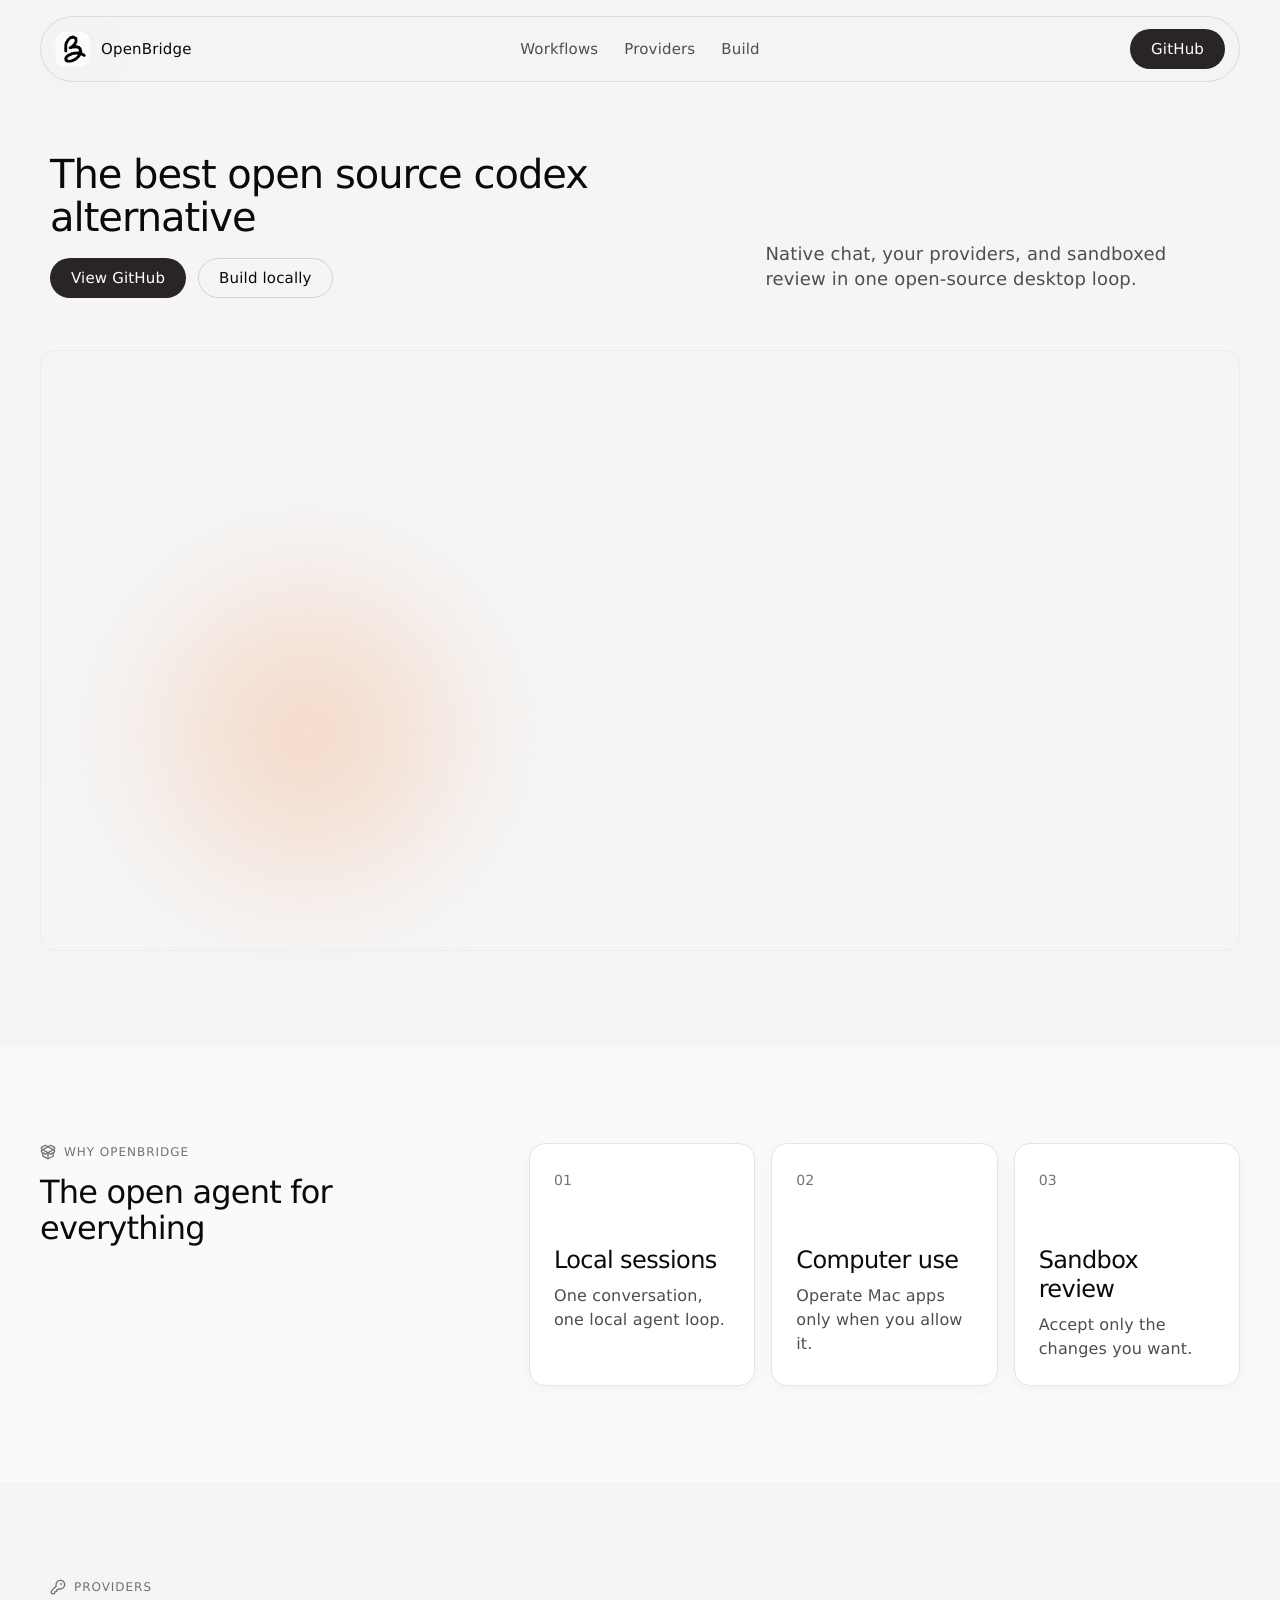
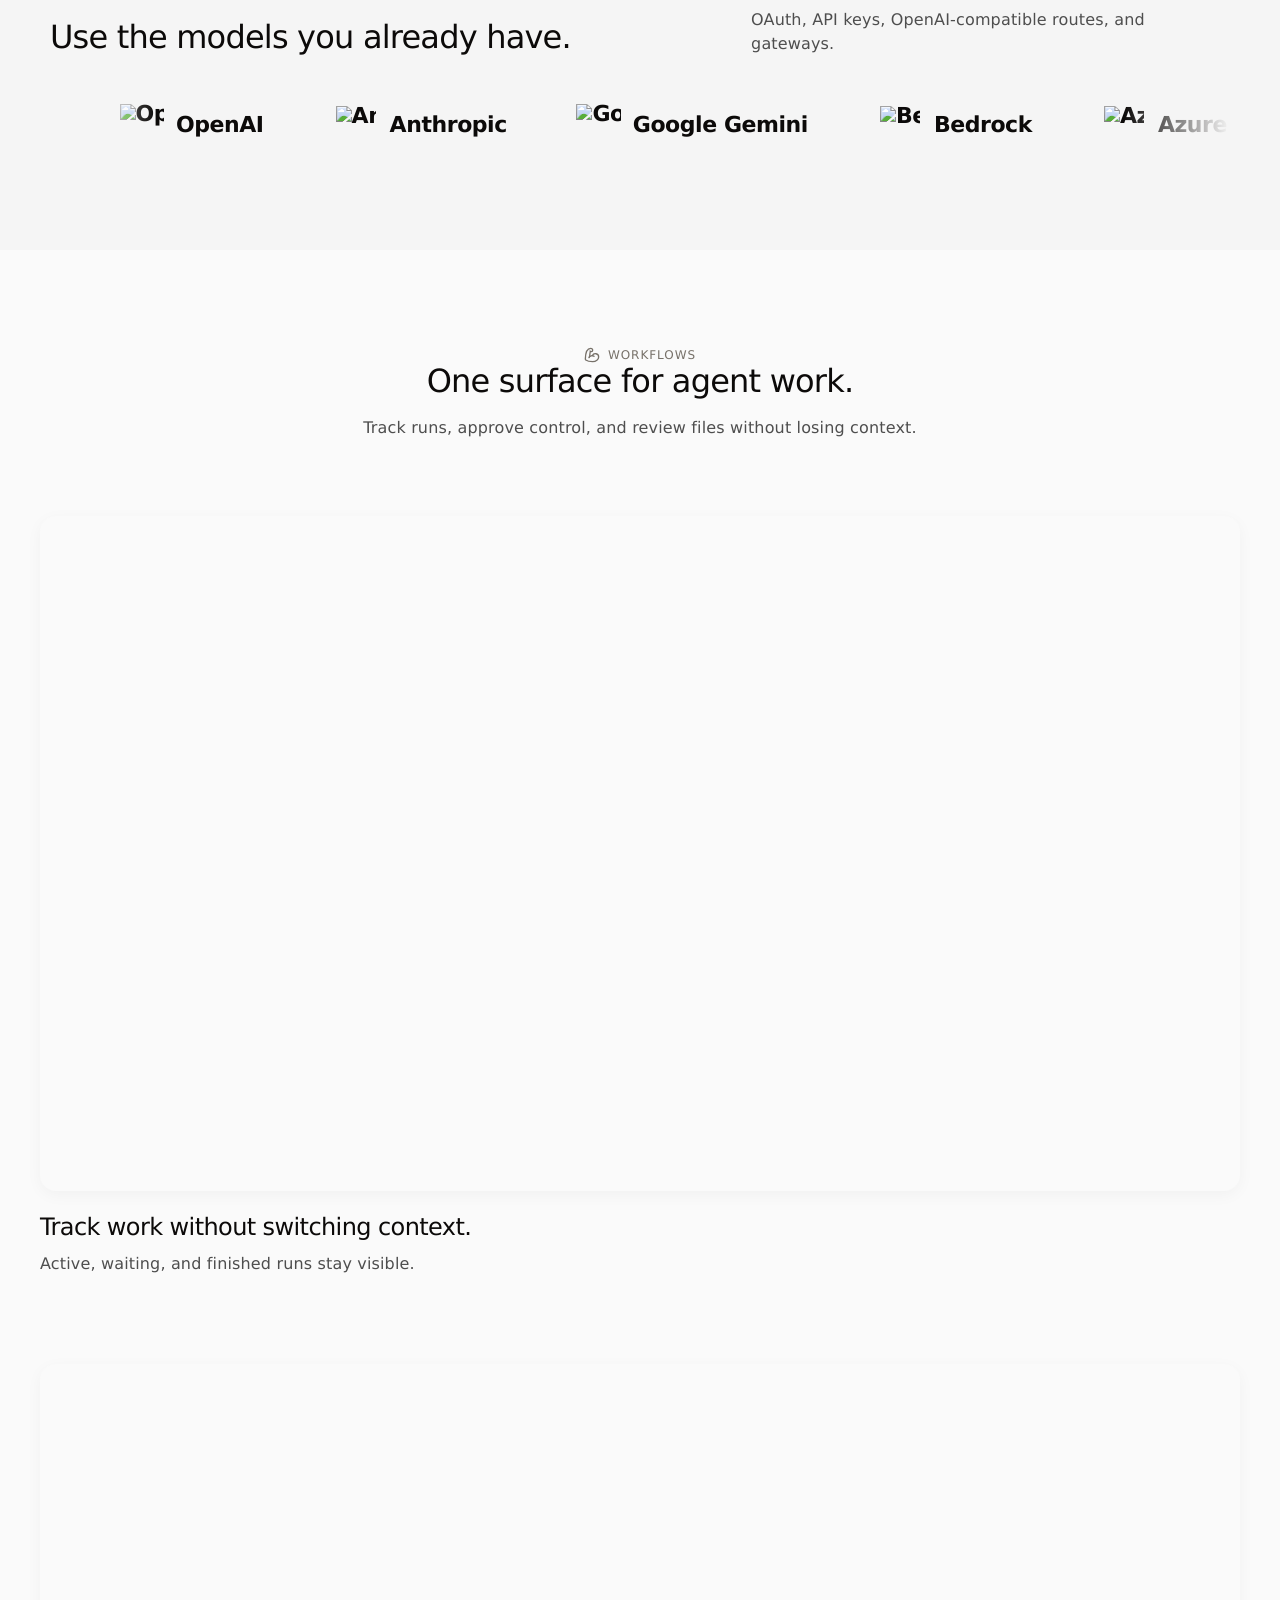
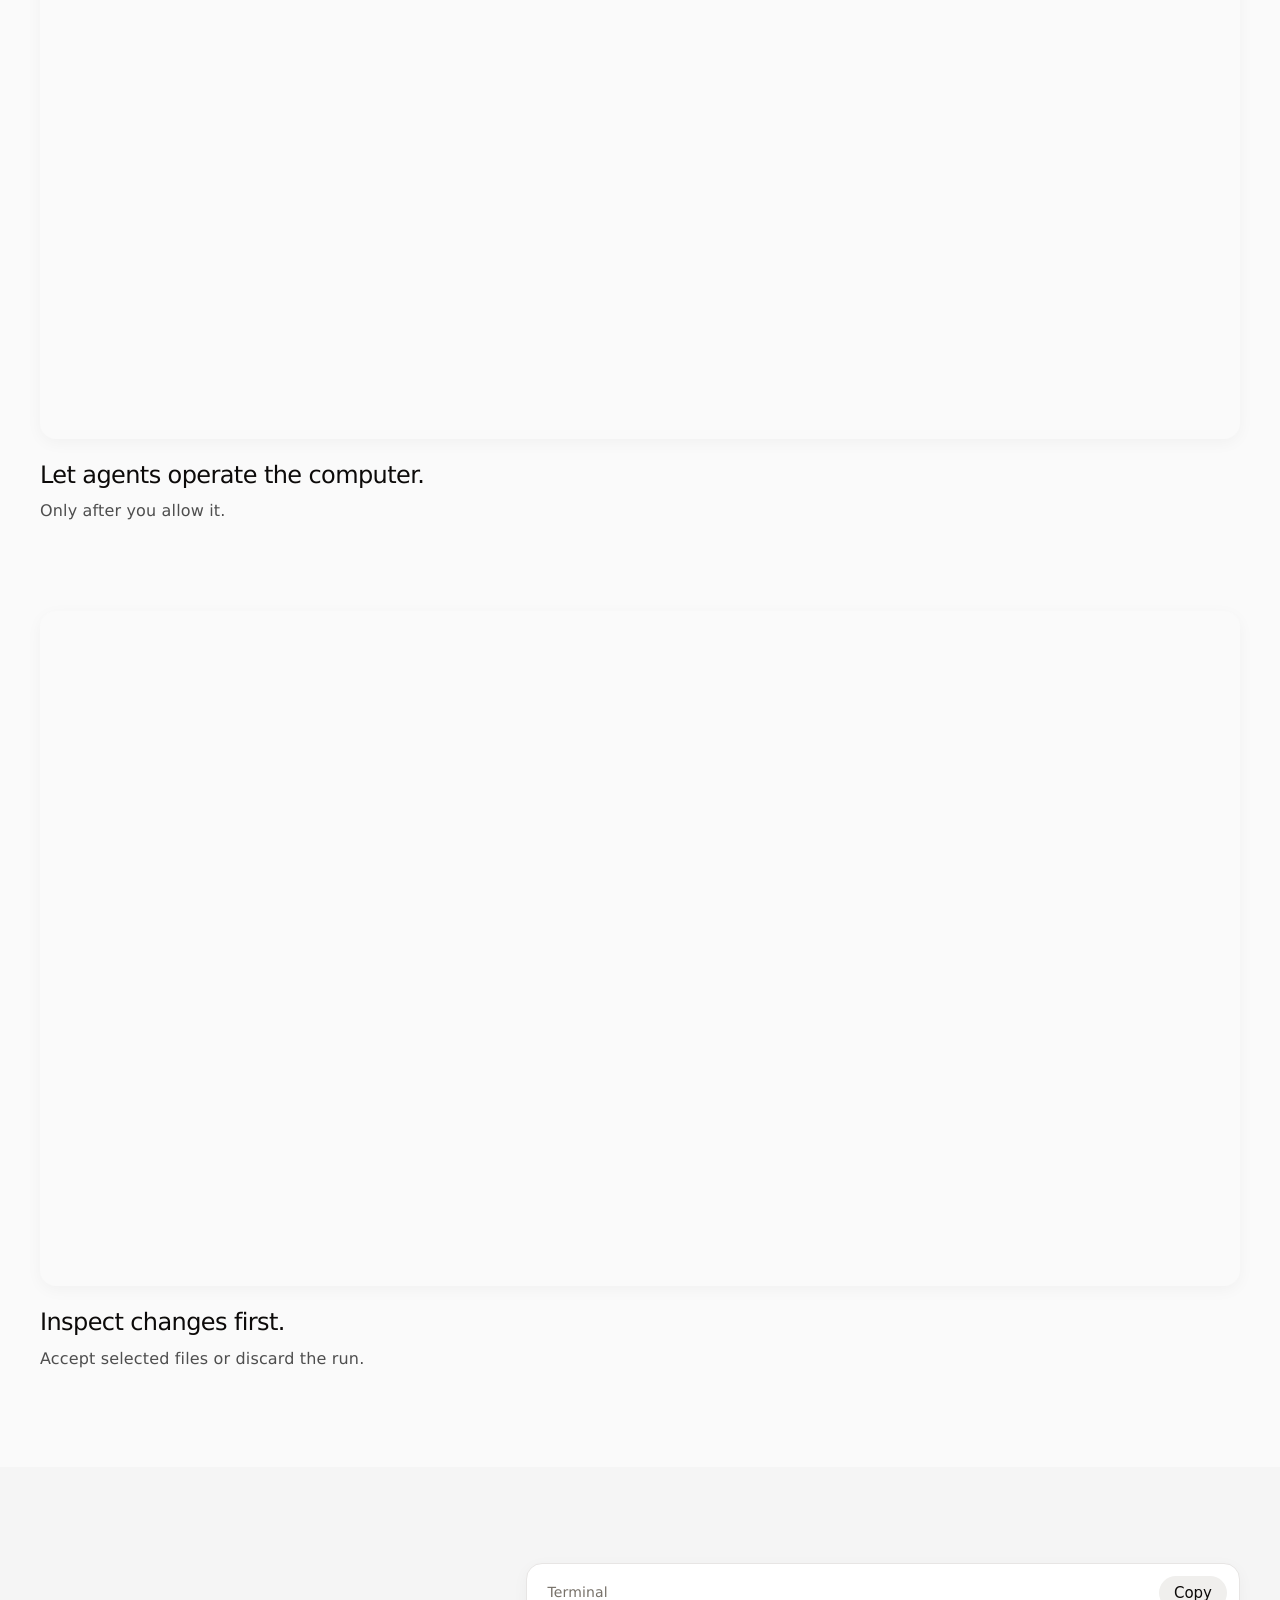
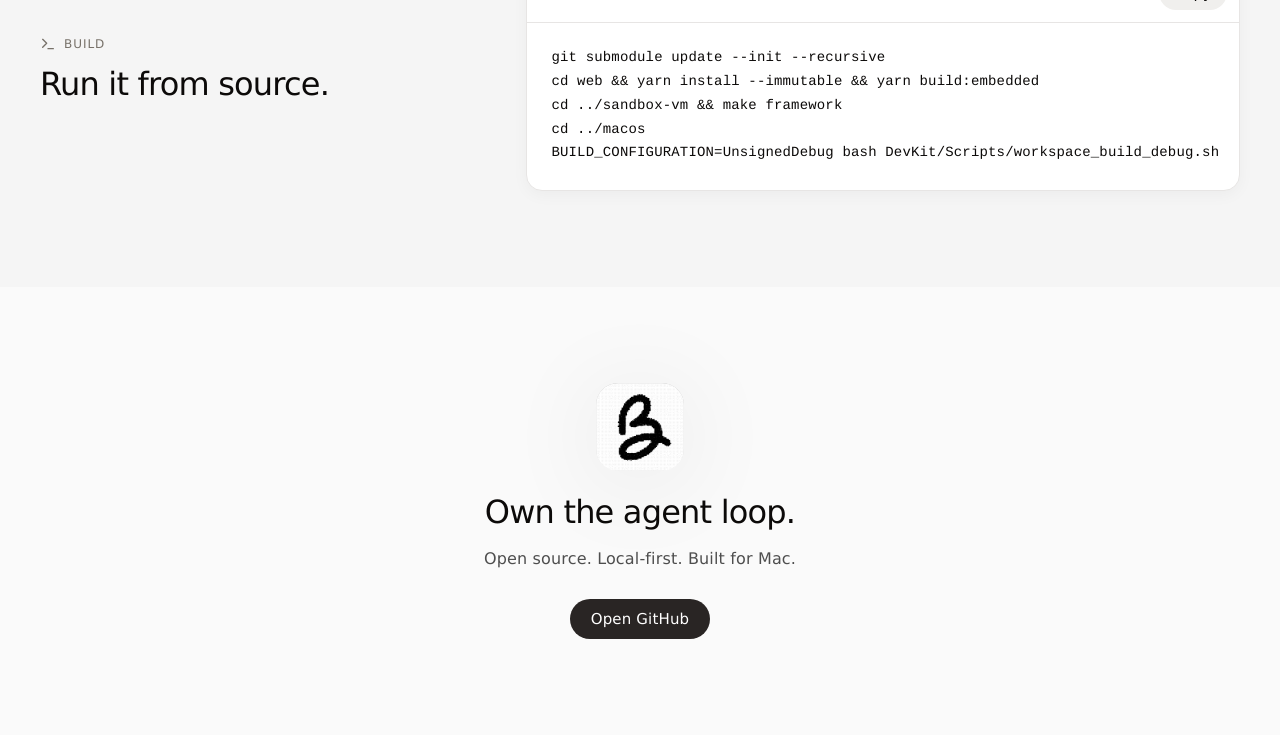
==== commit 71d3077b: "Update website logo treatment" ====
--- a/index.html
+++ b/index.html
@@ -29,7 +29,7 @@
     <header class="top-nav" data-elevates>
       <a class="brand" href="#top" aria-label="OpenBridge home">
         <img
-          src="docs/assets/openbridge-app-icon.png"
+          src="docs/assets/openbridge-logo.png"
           alt=""
           width="36"
           height="36">
@@ -51,22 +51,9 @@
 
     <main id="top">
       <section class="hero-band section-shell">
-        <div class="ambient ambient-mint" aria-hidden="true"></div>
         <div class="ambient ambient-peach" aria-hidden="true"></div>
         <div class="hero-copy">
           <div>
-            <p class="badge-label">
-              <svg class="lucide-icon" aria-hidden="true" viewBox="0 0 24 24">
-                <path
-                  d="m12 3-1.9 5.8a2 2 0 0 1-1.3 1.3L3 12l5.8 1.9a2 2 0 0 1 1.3 1.3L12 21l1.9-5.8a2 2 0 0 1 1.3-1.3L21 12l-5.8-1.9a2 2 0 0 1-1.3-1.3L12 3Z"
-                ></path>
-                <path d="M5 3v4"></path>
-                <path d="M19 17v4"></path>
-                <path d="M3 5h4"></path>
-                <path d="M17 19h4"></path>
-              </svg>
-              Local agents, built for Mac.
-            </p>
             <h1>The best open source codex alternative</h1>
             <div class="button-row" role="group" aria-label="Primary actions">
               <a
@@ -85,12 +72,19 @@
           </p>
         </div>
         <figure class="hero-media demo-media">
-          <img
-            src="docs/assets/openbridge-demo.webp"
-            width="1280"
-            height="719"
-            alt="OpenBridge macOS chat window running a local agent session"
-            fetchpriority="high">
+          <video
+            aria-label="OpenBridge macOS chat window running a local agent session"
+            autoplay
+            loop
+            muted
+            playsinline
+            poster="docs/assets/openbridge-hero-poster.webp"
+            preload="auto"
+            width="3840"
+            height="2156"
+            data-workflow-video>
+            <source src="docs/assets/openbridge-hero.mp4" type="video/mp4">
+          </video>
         </figure>
       </section>
 
@@ -111,7 +105,7 @@
             </svg>
             Why OpenBridge
           </p>
-          <h2>Everything stays close.</h2>
+          <h2>The open agent for everything</h2>
         </div>
         <div class="feature-grid">
           <article class="feature-card">
@@ -122,7 +116,7 @@
           <article class="feature-card">
             <span>02</span>
             <h3>Computer use</h3>
-            <p>Operate Mac apps after explicit approval.</p>
+            <p>Operate Mac apps only when you allow it.</p>
           </article>
           <article class="feature-card">
             <span>03</span>
@@ -152,7 +146,7 @@
               <div class="provider-logo">
                 <span class="provider-icon-shell"
                   ><img
-                    src="docs/assets/provider-logos/openai.png"
+                    src="docs/assets/provider-logos/openai.png?v=2"
                     alt="OpenAI logo"
                     loading="lazy"></span
                 ><span>OpenAI</span>
@@ -168,7 +162,7 @@
               <div class="provider-logo">
                 <span class="provider-icon-shell"
                   ><img
-                    src="docs/assets/provider-logos/google.png"
+                    src="docs/assets/provider-logos/google.png?v=2"
                     alt="Google Gemini logo"
                     loading="lazy"></span
                 ><span>Google Gemini</span>
@@ -210,7 +204,7 @@
               <div class="provider-logo">
                 <span class="provider-icon-shell"
                   ><img
-                    src="docs/assets/provider-logos/openai.png"
+                    src="docs/assets/provider-logos/openai.png?v=2"
                     alt=""
                     loading="lazy"></span
                 ><span>OpenAI</span>
@@ -226,7 +220,7 @@
               <div class="provider-logo">
                 <span class="provider-icon-shell"
                   ><img
-                    src="docs/assets/provider-logos/google.png"
+                    src="docs/assets/provider-logos/google.png?v=2"
                     alt=""
                     loading="lazy"></span
                 ><span>Google Gemini</span>
@@ -282,8 +276,8 @@
           </p>
           <h2>One surface for agent work.</h2>
           <p>
-            Track runs, approve control, and review files without losing
-            context.
+            Track runs, approve control, and review files
+            <span class="keep-together">without losing context.</span>
           </p>
         </div>
         <div class="workflow-cards">
@@ -303,15 +297,6 @@
               </video>
             </figure>
             <div class="workflow-card-copy">
-              <p class="workflow-kicker">
-                <svg class="lucide-icon" aria-hidden="true" viewBox="0 0 24 24">
-                  <rect width="7" height="7" x="3" y="3" rx="2"></rect>
-                  <rect width="7" height="7" x="14" y="14" rx="2"></rect>
-                  <path d="M10 7h2a3 3 0 0 1 3 3v4"></path>
-                  <path d="m12 12 3 3 3-3"></path>
-                </svg>
-                Notch
-              </p>
               <h3>Track work without switching context.</h3>
               <p>Active, waiting, and finished runs stay visible.</p>
             </div>
@@ -332,14 +317,6 @@
               </video>
             </figure>
             <div class="workflow-card-copy">
-              <p class="workflow-kicker">
-                <svg class="lucide-icon" aria-hidden="true" viewBox="0 0 24 24">
-                  <rect width="20" height="14" x="2" y="3" rx="2"></rect>
-                  <path d="M8 21h8"></path>
-                  <path d="M12 17v4"></path>
-                </svg>
-                Approval
-              </p>
               <h3>Let agents operate the computer.</h3>
               <p>Only after you allow it.</p>
             </div>
@@ -360,16 +337,6 @@
               </video>
             </figure>
             <div class="workflow-card-copy">
-              <p class="workflow-kicker">
-                <svg class="lucide-icon" aria-hidden="true" viewBox="0 0 24 24">
-                  <path
-                    d="M15 2H6a2 2 0 0 0-2 2v16a2 2 0 0 0 2 2h12a2 2 0 0 0 2-2V7Z"
-                  ></path>
-                  <path d="M14 2v4a2 2 0 0 0 2 2h4"></path>
-                  <path d="m9 15 2 2 4-4"></path>
-                </svg>
-                Review
-              </p>
               <h3>Inspect changes first.</h3>
               <p>Accept selected files or discard the run.</p>
             </div>
@@ -410,9 +377,8 @@
       </section>
 
       <section class="final-cta section-shell">
-        <div class="ambient ambient-lavender" aria-hidden="true"></div>
         <img
-          src="docs/assets/openbridge-app-icon.png"
+          src="docs/assets/openbridge-logo.png"
           width="88"
           height="88"
           alt="OpenBridge app icon"
--- a/styles.css
+++ b/styles.css
@@ -14,9 +14,7 @@
   --surface-card: #ffffff;
   --surface-strong: #f0efed;
   --on-primary: #ffffff;
-  --gradient-mint: #a7e5d3;
   --gradient-peach: #f4c5a8;
-  --gradient-lavender: #c8b8e0;
   --gradient-sky: #a8c8e8;
   --gradient-rose: #e8b8c4;
   --radius-xl: 16px;
@@ -119,6 +117,9 @@
 
 .brand img {
   border-radius: 10px;
+  box-shadow:
+    0 10px 100px 0 rgba(0, 0, 0, 0.08),
+    0 4px 4px 0 rgba(0, 0, 0, 0.25) inset;
 }
 
 .top-nav nav {
@@ -194,6 +195,8 @@
   flex-direction: column;
   align-items: stretch;
   gap: 52px;
+  overflow-x: clip;
+  overflow-y: visible;
   padding-top: 154px;
 }
 
@@ -310,33 +313,12 @@
   opacity: 0.62;
 }
 
-.ambient-mint {
-  top: 16%;
-  right: 7%;
-  width: 430px;
-  height: 430px;
-  background: radial-gradient(circle, var(--gradient-mint), transparent 68%);
-}
-
 .ambient-peach {
   bottom: 8%;
   left: 6%;
   width: 460px;
   height: 460px;
   background: radial-gradient(circle, var(--gradient-peach), transparent 68%);
-}
-
-.ambient-lavender {
-  top: 10%;
-  left: 50%;
-  width: 420px;
-  height: 420px;
-  background: radial-gradient(
-    circle,
-    var(--gradient-lavender),
-    transparent 70%
-  );
-  transform: translateX(-50%);
 }
 
 .media-frame {
@@ -357,7 +339,7 @@
 }
 
 .hero-media {
-  width: min(1120px, 100%);
+  width: 100%;
   margin: 0 auto;
 }
 
@@ -366,15 +348,22 @@
   z-index: 1;
   overflow: visible;
   border: 0;
-  border-radius: 0;
+  border-radius: 16px;
   background: transparent;
   box-shadow: none;
 }
 
-.demo-media img {
+.demo-media img,
+.demo-media video {
+  display: block;
   width: 100%;
   height: auto;
+  border-radius: 16px;
   object-fit: contain;
+}
+
+.demo-media video {
+  border: 1px solid #ececec;
 }
 
 .editorial-grid {
@@ -440,21 +429,12 @@
 }
 
 .logo-marquee {
+  --provider-logo-size: 40px;
   position: relative;
   width: min(1180px, 100%);
   margin: 0 auto;
   overflow: hidden;
-  border: 1px solid rgba(214, 211, 209, 0.72);
-  border-radius: 999px;
-  background: linear-gradient(
-    180deg,
-    rgba(255, 255, 255, 0.72),
-    rgba(250, 250, 250, 0.54)
-  );
-  padding: 14px 0;
-  box-shadow:
-    inset 0 1px 0 rgba(255, 255, 255, 0.86),
-    0 10px 30px rgba(12, 10, 9, 0.045);
+  padding: 8px 0;
   -webkit-mask-image: linear-gradient(
     90deg,
     transparent,
@@ -472,7 +452,7 @@
 }
 
 .logo-track {
-  --logo-gap: 10px;
+  --logo-gap: clamp(42px, 6vw, 72px);
   display: flex;
   width: max-content;
   gap: var(--logo-gap);
@@ -489,47 +469,44 @@
 
 .provider-logo {
   display: inline-flex;
-  width: 156px;
-  height: 48px;
-  flex: 0 0 156px;
-  align-items: center;
-  justify-content: center;
-  gap: 10px;
-  border: 1px solid rgba(231, 229, 228, 0.9);
-  border-radius: 999px;
-  background: rgba(255, 255, 255, 0.86);
+  flex: 0 0 auto;
+  align-items: center;
+  justify-content: flex-start;
+  gap: 14px;
   color: var(--ink);
-  font-size: 14px;
+  font-size: 22px;
+  font-weight: 600;
   line-height: 1;
-  letter-spacing: -0.01em;
+  letter-spacing: -0.02em;
   white-space: nowrap;
-  padding: 0 14px;
-  box-shadow:
-    0 1px 0 rgba(255, 255, 255, 0.92),
-    0 6px 16px rgba(12, 10, 9, 0.045);
 }
 
 .provider-logo > span:last-child {
   min-width: 0;
-  overflow: hidden;
-  text-overflow: ellipsis;
 }
 
 .provider-icon-shell {
   display: inline-flex;
-  width: 22px;
-  height: 22px;
-  flex: 0 0 22px;
+  width: var(--provider-logo-size);
+  height: var(--provider-logo-size);
+  flex: 0 0 var(--provider-logo-size);
   align-items: center;
   justify-content: center;
-  border-radius: 50%;
-  background: transparent;
+  overflow: visible;
 }
 
 .provider-icon-shell img {
-  width: 20px;
-  height: 20px;
+  display: block;
+  width: var(--provider-logo-size);
+  height: var(--provider-logo-size);
+  max-width: none;
   object-fit: contain;
+}
+
+.provider-icon-shell img[src*="openai"],
+.provider-icon-shell img[src*="google"] {
+  width: calc(var(--provider-logo-size) * 1.12);
+  height: calc(var(--provider-logo-size) * 1.12);
 }
 
 @keyframes logo-marquee {
@@ -570,14 +547,18 @@
 }
 
 .workflow-copy > p {
-  max-width: 460px;
+  max-width: 680px;
   margin-bottom: 0;
 }
 
+.keep-together {
+  white-space: nowrap;
+}
+
 .workflow-cards {
   display: grid;
   width: min(1200px, 100%);
-  gap: clamp(54px, 7vw, 86px);
+  gap: clamp(54px, 7vw, 88px);
   margin: 0 auto;
 }
 
@@ -618,25 +599,13 @@
 
 .workflow-card-copy {
   display: grid;
-  width: min(760px, 100%);
+  width: 100%;
   grid-template-columns: 1fr;
   gap: 10px;
-  justify-items: center;
-  align-items: center;
+  justify-items: start;
+  align-items: start;
   padding: 0;
-  text-align: center;
-}
-
-.workflow-kicker {
-  display: inline-flex;
-  grid-column: 1 / -1;
-  align-items: center;
-  gap: 8px;
-  margin-bottom: 2px;
-  color: var(--muted);
-  font-size: 12px;
-  letter-spacing: 0.96px;
-  text-transform: uppercase;
+  text-align: left;
 }
 
 .workflow-card-copy h3 {
@@ -645,7 +614,7 @@
 }
 
 .workflow-card-copy p:last-child {
-  max-width: 320px;
+  max-width: 520px;
   margin-bottom: 0;
 }
 
@@ -711,6 +680,9 @@
   z-index: 1;
   margin-bottom: 24px;
   border-radius: 22px;
+  box-shadow:
+    0 10px 100px 0 rgba(0, 0, 0, 0.08),
+    0 4px 4px 0 rgba(0, 0, 0, 0.25) inset;
 }
 
 .final-cta p {
@@ -810,25 +782,17 @@
   }
 
   .logo-marquee {
-    padding: 12px 0;
+    --provider-logo-size: 34px;
+    padding: 6px 0;
   }
 
   .logo-track {
-    --logo-gap: 8px;
+    --logo-gap: 32px;
   }
 
   .provider-logo {
-    width: 148px;
-    height: 46px;
-    flex-basis: 148px;
-    font-size: 13px;
-    padding: 0 12px;
-  }
-
-  .provider-icon-shell {
-    width: 22px;
-    height: 22px;
-    flex-basis: 22px;
+    gap: 12px;
+    font-size: 18px;
   }
 
   .feature-card {
@@ -846,13 +810,6 @@
   .ambient {
     filter: blur(28px);
     opacity: 0.54;
-  }
-
-  .ambient-mint {
-    top: 18%;
-    right: -45%;
-    width: 320px;
-    height: 320px;
   }
 
   .ambient-peach {
